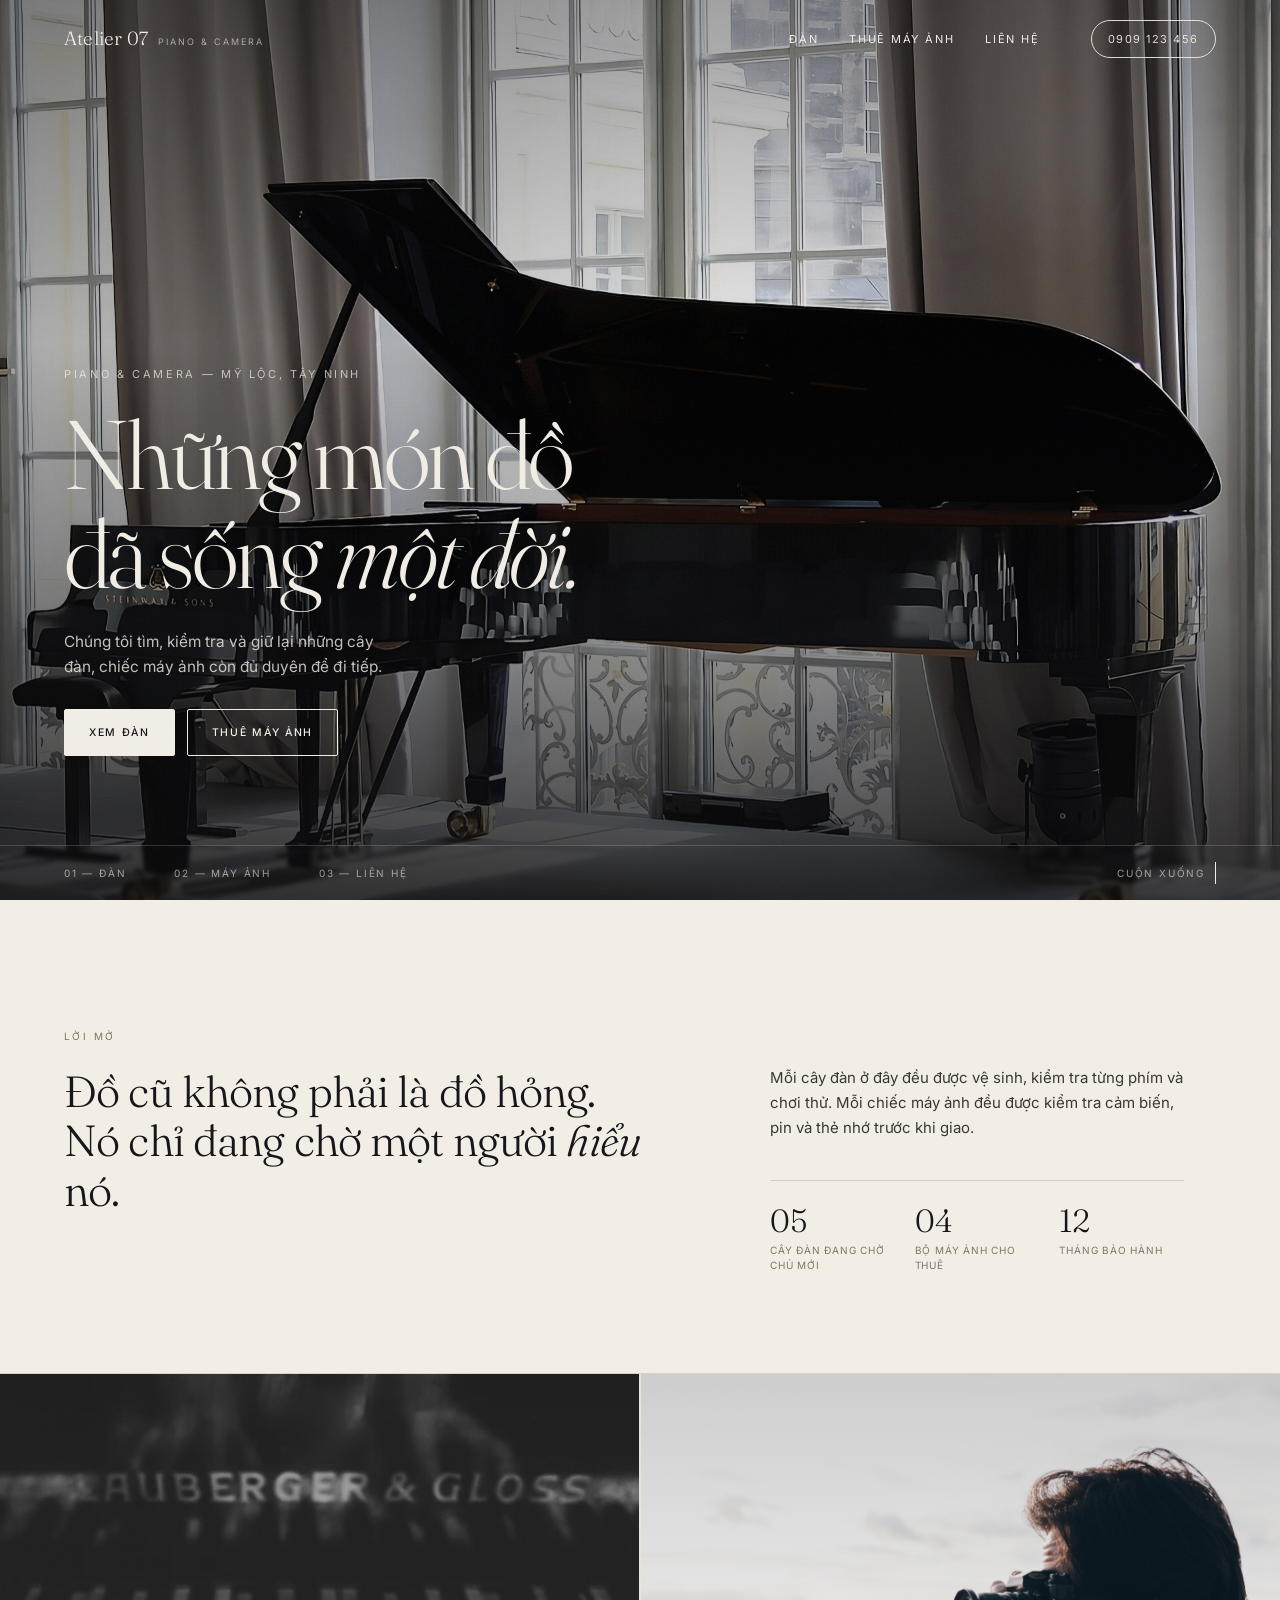
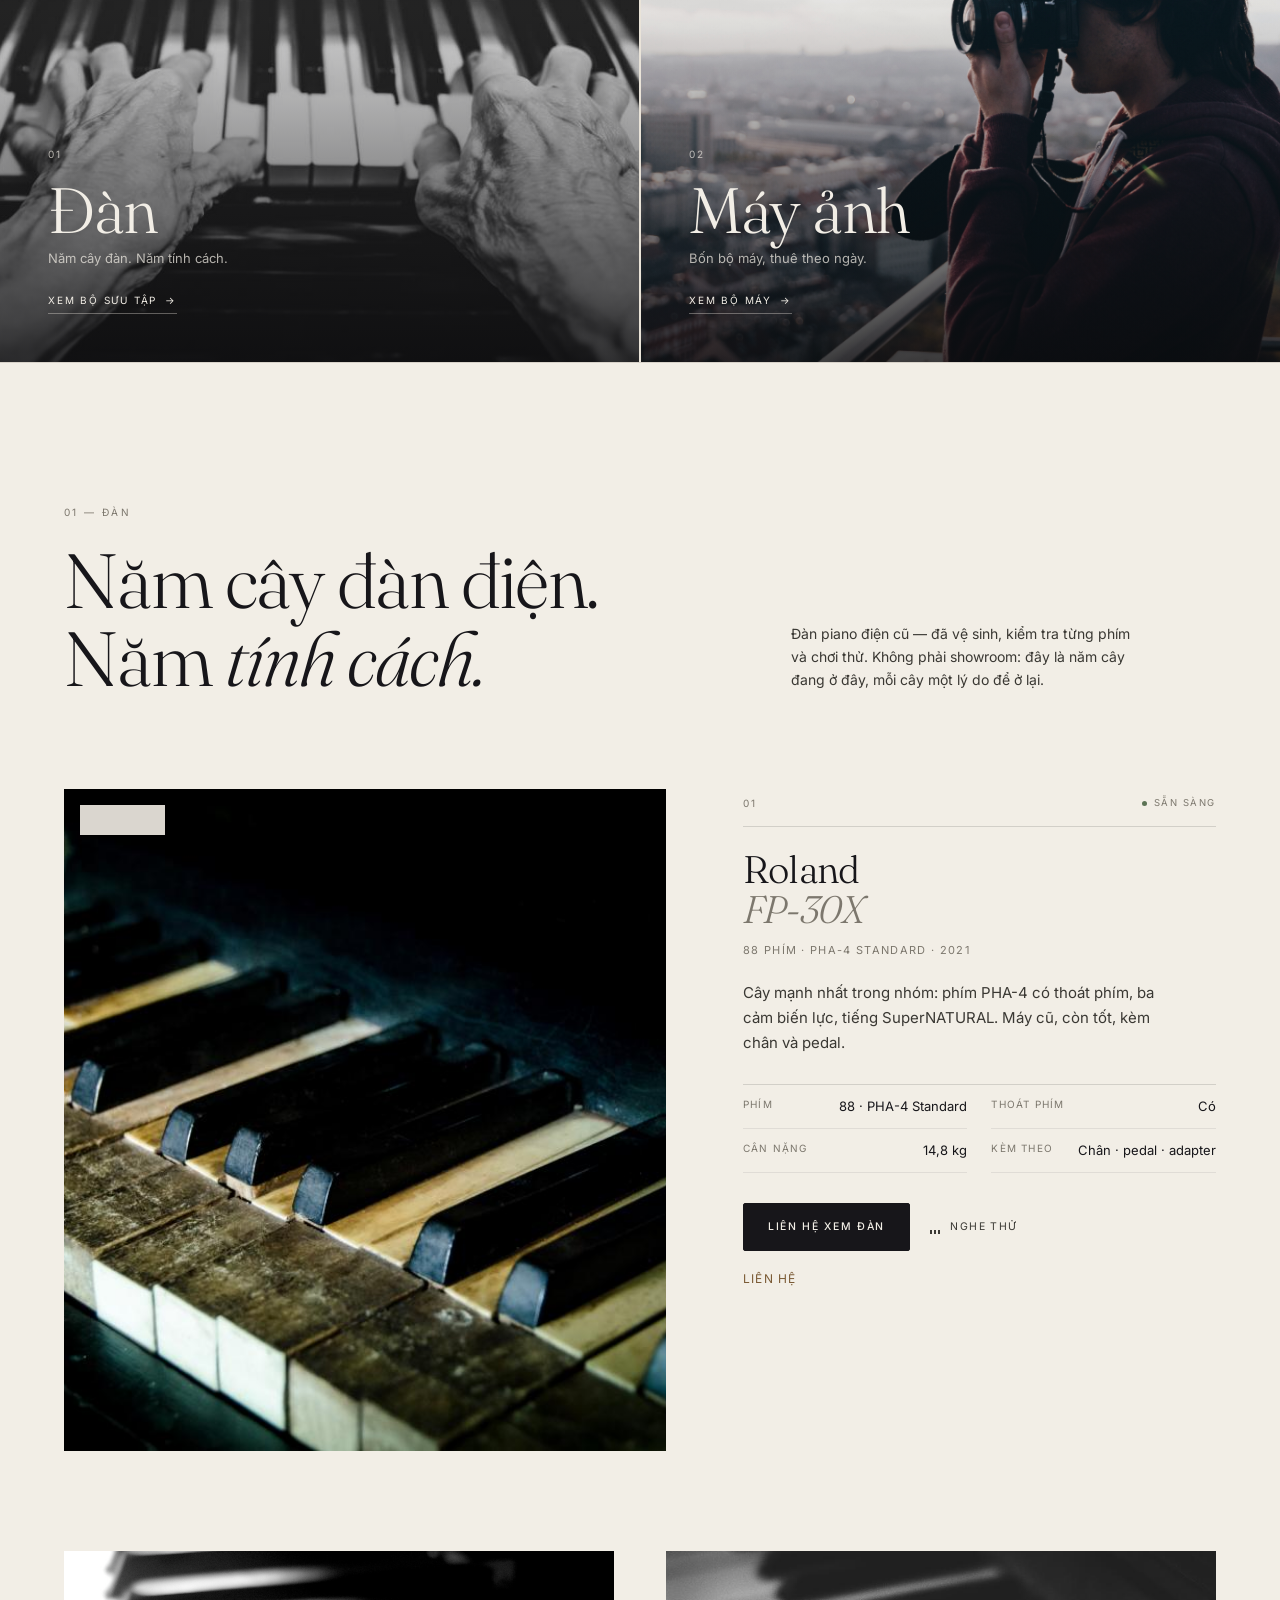
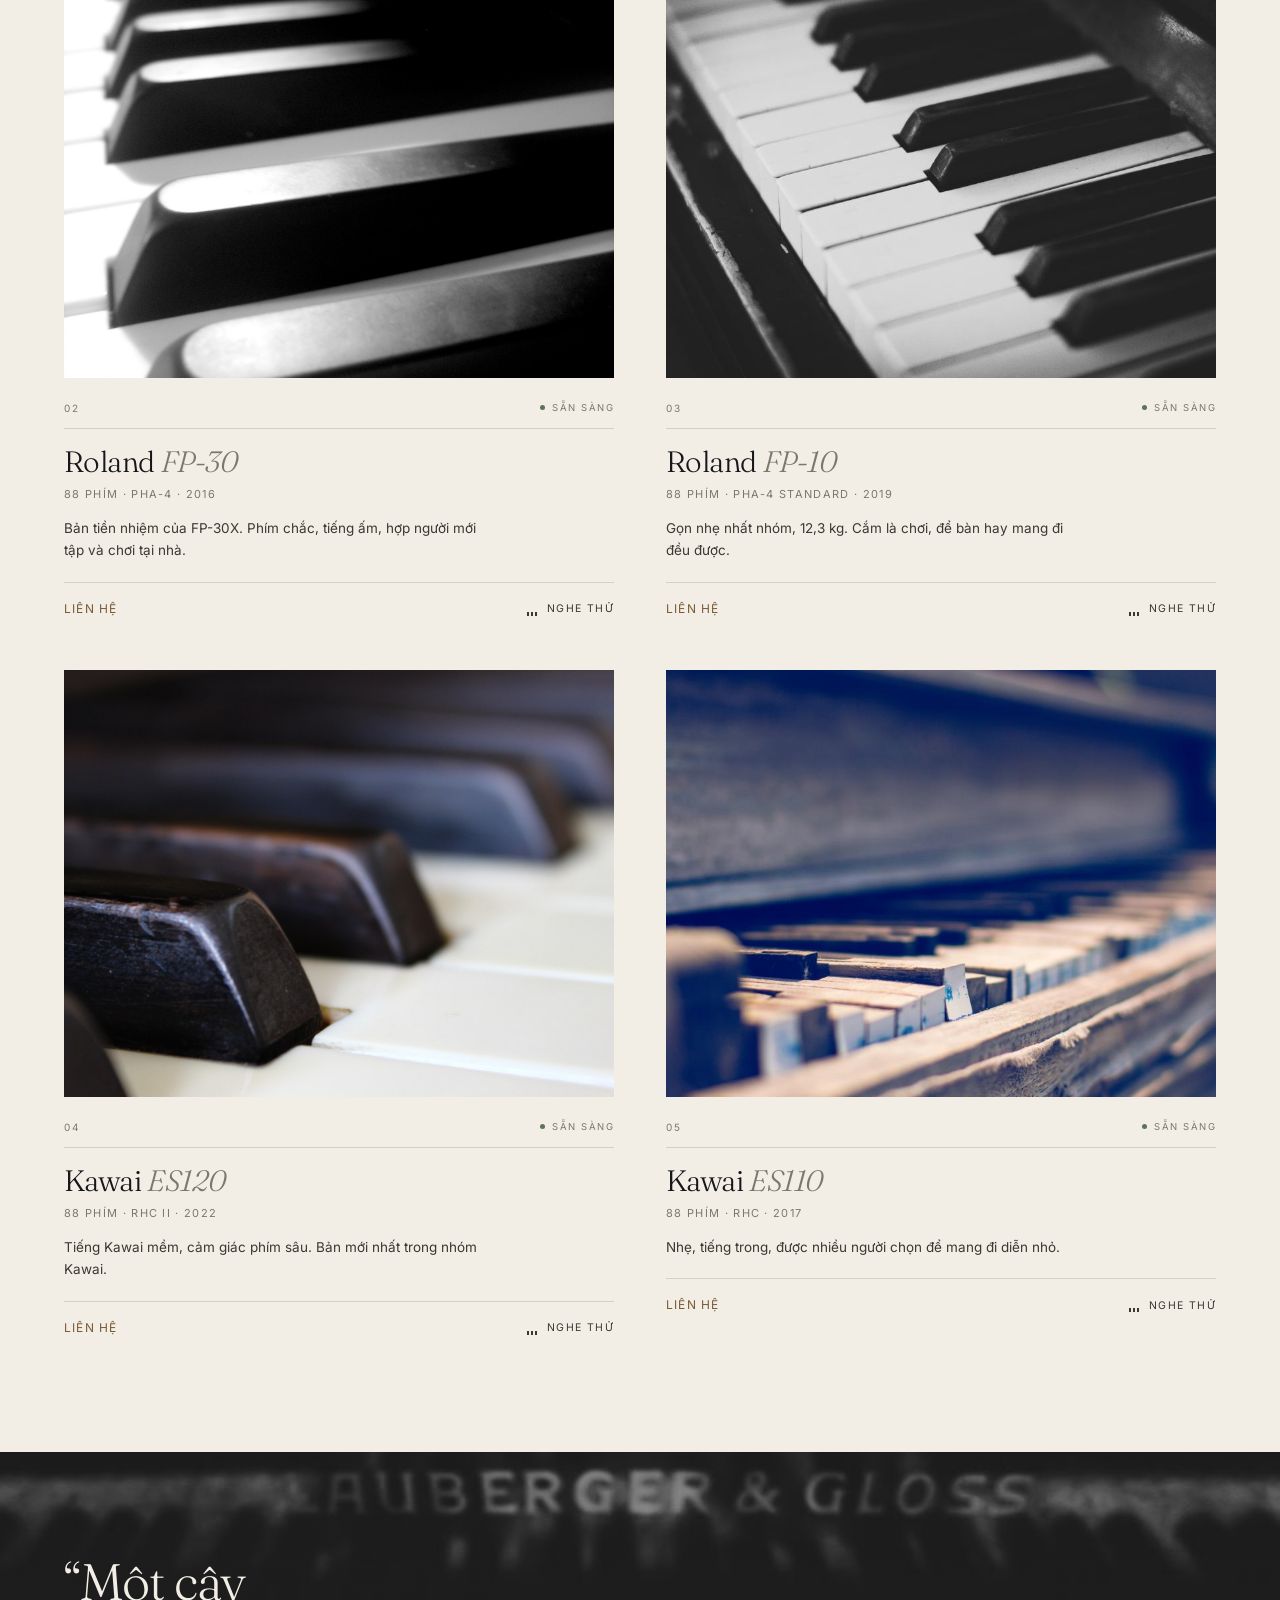
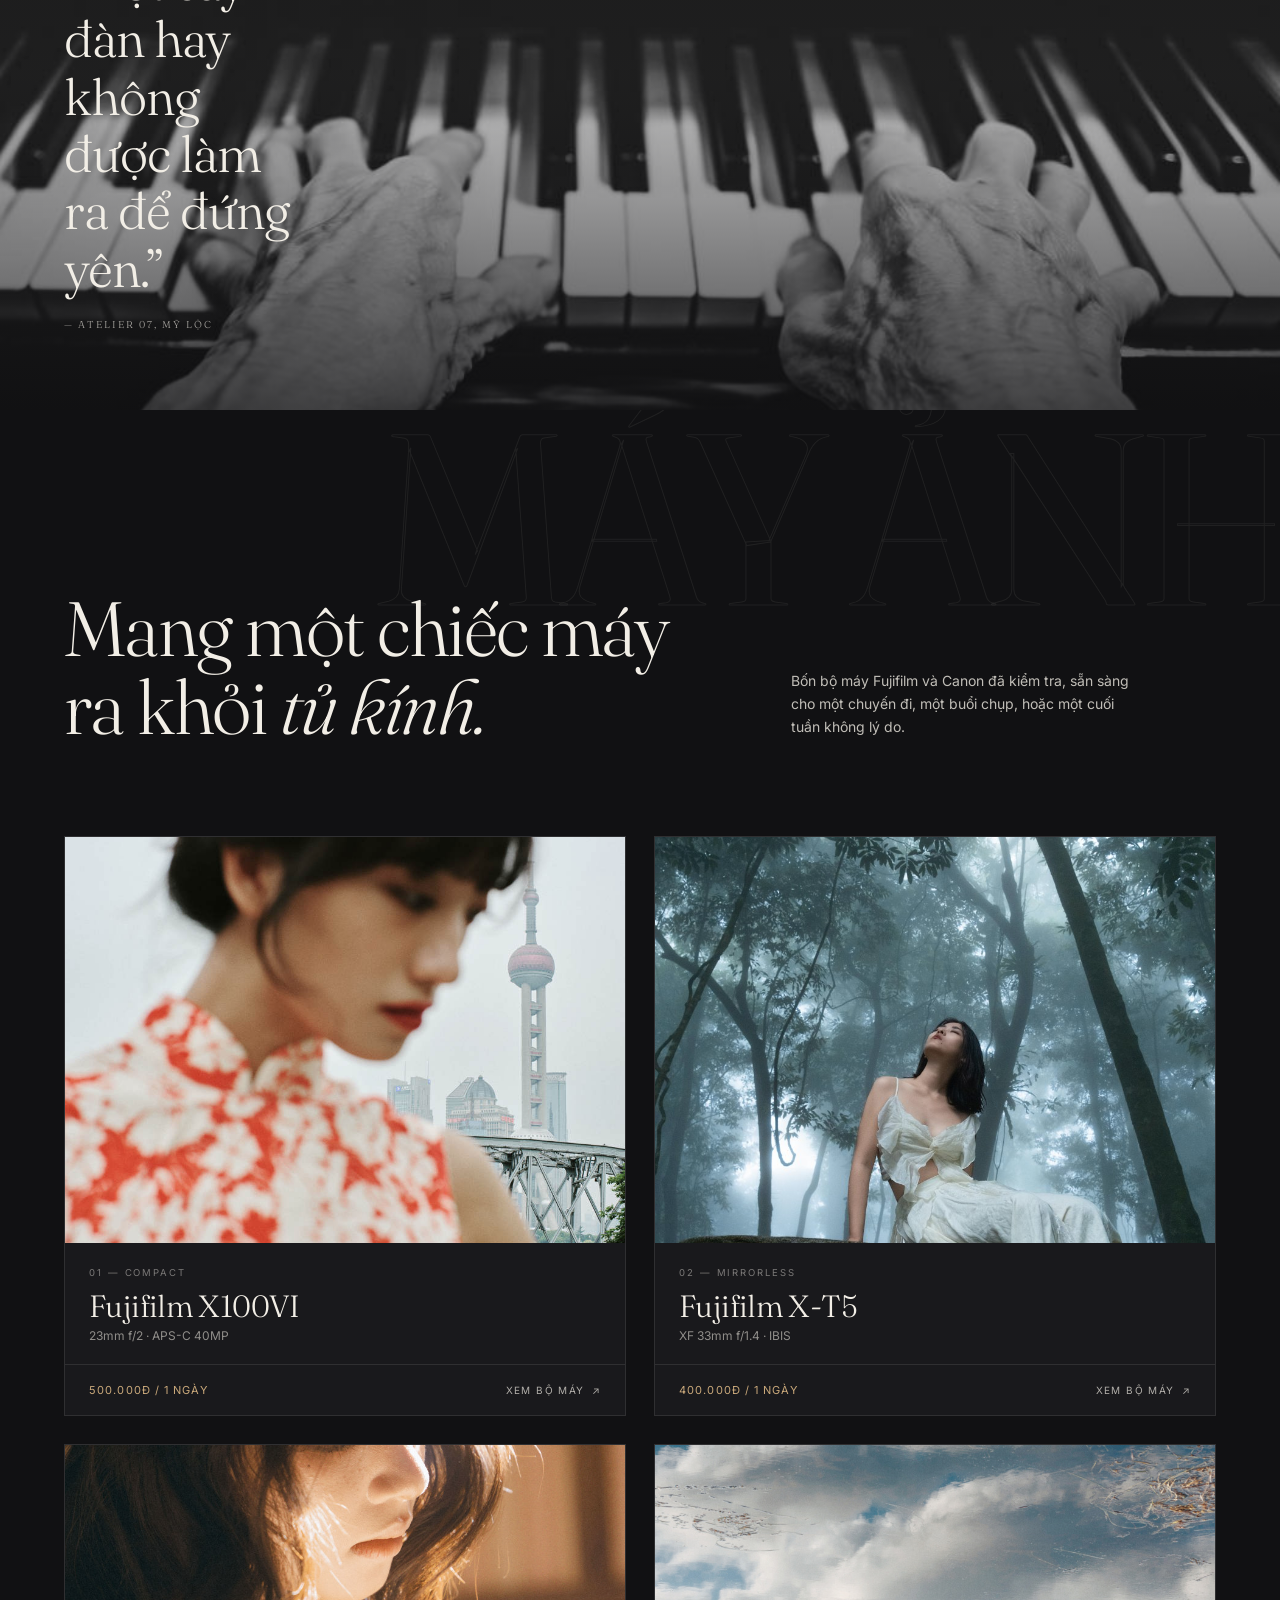
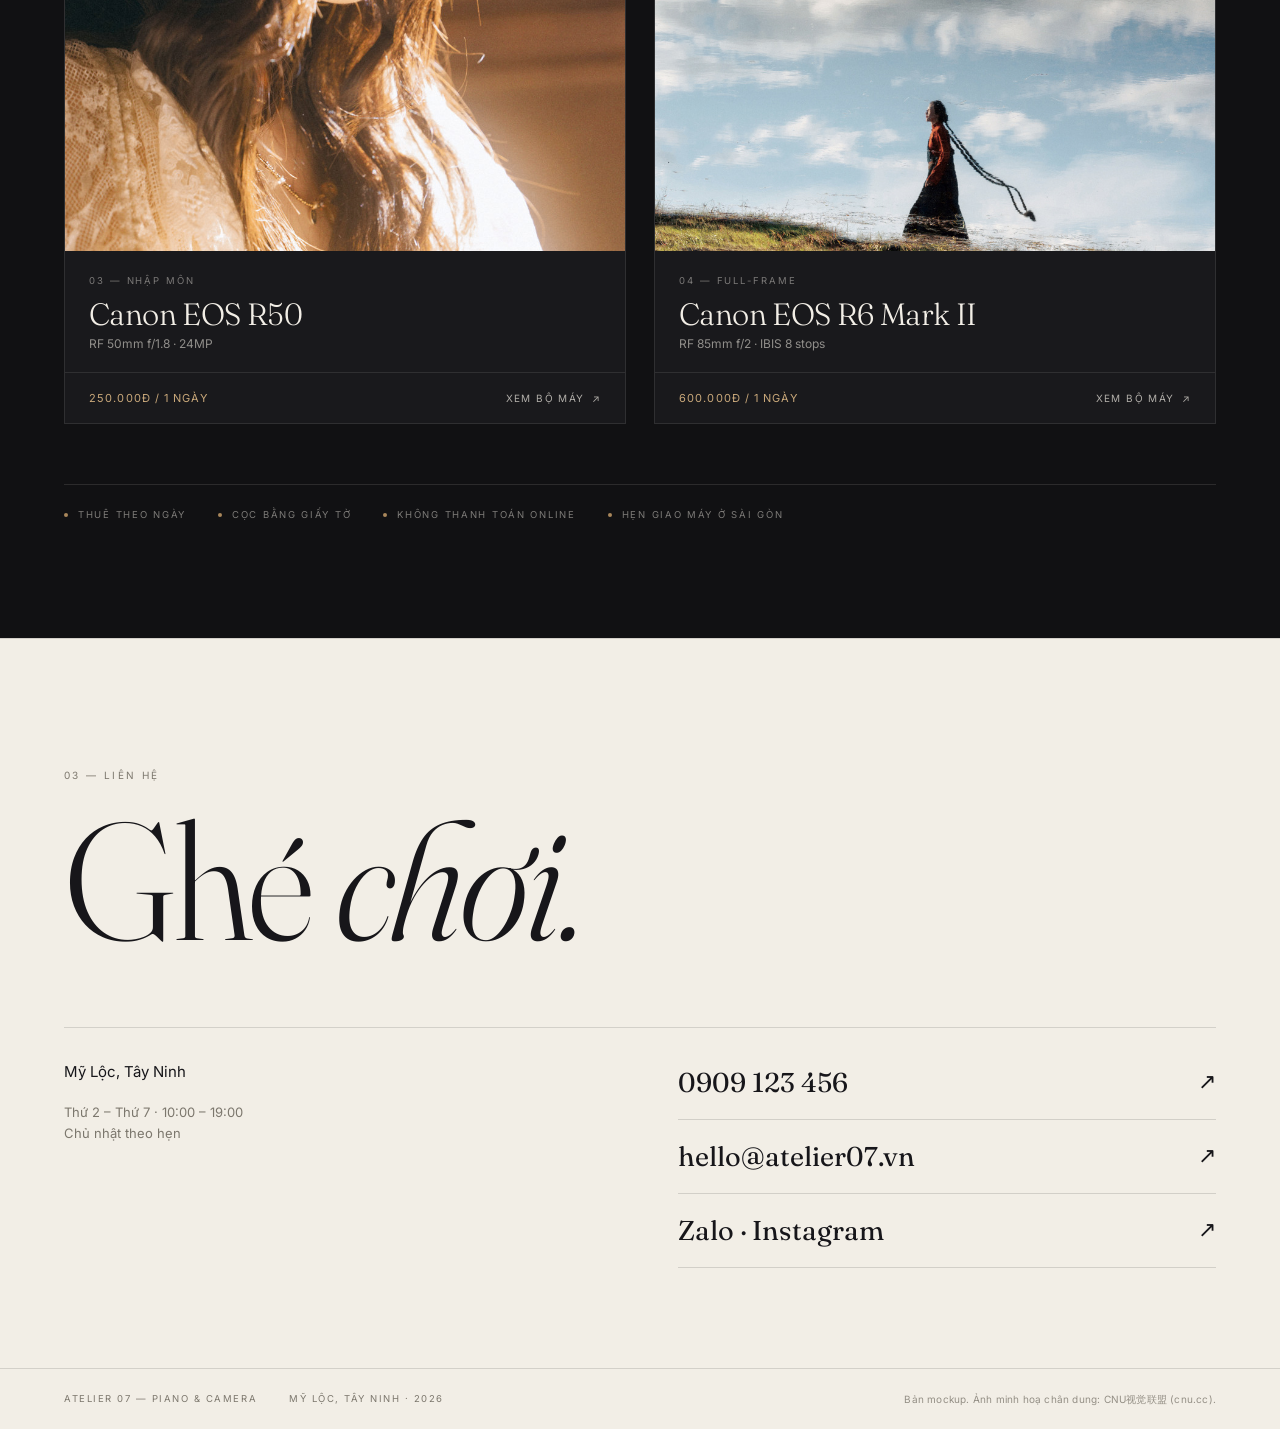
==== index.html @ b10e4f31 "Atelier 07 site + các trang slide" ====
<!DOCTYPE html>
<html lang="vi">
<head>
<meta charset="UTF-8">
<meta name="viewport" content="width=device-width, initial-scale=1">
<meta name="description" content="Atelier 07 — đàn piano điện cũ và cho thuê máy ảnh tại Mỹ Lộc, Tây Ninh.">
<meta name="theme-color" content="#F2EEE6">
<title>Atelier 07 — Piano điện cũ & Thuê máy ảnh</title>
<link rel="preconnect" href="https://fonts.googleapis.com">
<link rel="preconnect" href="https://fonts.gstatic.com" crossorigin>
<link href="https://fonts.googleapis.com/css2?family=Fraunces:ital,opsz,wght@0,9..144,300;0,9..144,400;0,9..144,500;1,9..144,300;1,9..144,400&family=Inter:wght@300;400;500&display=swap" rel="stylesheet">
<link rel="stylesheet" href="styles.css">
</head>
<body>

<header class="site-head" id="siteHead">
  <a class="brand" href="#top">
    <span class="brand-name">Atelier 07</span>
    <span class="brand-sub">piano &amp; camera</span>
  </a>
  <nav class="nav" aria-label="Chính">
    <a href="#piano">Đàn</a>
    <a href="thue-may-anh.html">Thuê máy ảnh</a>
    <a href="#lien-he">Liên hệ</a>
  </nav>
  <a class="head-cta" href="tel:0909123456">0909 123 456</a>
  <button class="menu-btn" id="menuBtn" aria-label="Mở menu" aria-expanded="false">
    <span></span><span></span>
  </button>
</header>

<div class="menu" id="menu" aria-hidden="true">
  <nav class="menu-links" aria-label="Menu di động">
    <a href="#piano">Đàn</a>
    <a href="thue-may-anh.html">Thuê máy ảnh</a>
    <a href="#lien-he">Liên hệ</a>
  </nav>
  <div class="menu-foot">
    <a href="tel:0909123456">0909 123 456</a>
    <p>Mỹ Lộc, Tây Ninh</p>
  </div>
</div>

<main id="top">

  <section class="hero">
    <div class="hero-media">
      <img src="assets/hero-steinway.jpg" alt="Đàn grand piano trong ánh sáng cửa sổ" fetchpriority="high">
    </div>
    <div class="hero-shade"></div>
    <div class="hero-inner">
      <p class="eyebrow reveal">Piano &amp; Camera — Mỹ Lộc, Tây Ninh</p>
      <h1 class="reveal">Những món đồ<br>đã sống <em>một đời.</em></h1>
      <p class="hero-lede reveal">Chúng tôi tìm, kiểm tra và giữ lại những cây đàn, chiếc máy ảnh còn đủ duyên để đi tiếp.</p>
      <div class="hero-actions reveal">
        <a class="btn btn-solid" href="#piano">Xem đàn</a>
        <a class="btn btn-line" href="thue-may-anh.html">Thuê máy ảnh</a>
      </div>
    </div>
    <div class="hero-foot">
      <span>01 — Đàn</span>
      <span>02 — Máy ảnh</span>
      <span>03 — Liên hệ</span>
      <span class="scroll-cue">Cuộn xuống <i></i></span>
    </div>
  </section>

  <section class="intro">
    <div class="wrap intro-grid">
      <div class="reveal">
        <p class="label">Lời mở</p>
        <p class="intro-big">Đồ cũ không phải là đồ hỏng. <br>Nó chỉ đang chờ một người <em>hiểu</em> nó.</p>
      </div>
      <div class="intro-side reveal">
        <p>Mỗi cây đàn ở đây đều được vệ sinh, kiểm tra từng phím và chơi thử. Mỗi chiếc máy ảnh đều được kiểm tra cảm biến, pin và thẻ nhớ trước khi giao.</p>
        <div class="stats">
          <div><strong>05</strong><span>cây đàn đang chờ chủ mới</span></div>
          <div><strong>04</strong><span>bộ máy ảnh cho thuê</span></div>
          <div><strong>12</strong><span>tháng bảo hành</span></div>
        </div>
      </div>
    </div>
  </section>

  <section class="doors">
    <a class="door reveal" href="#piano">
      <div class="media">
        <img src="assets/piano-hands.jpg" alt="Đôi tay chơi đàn trên phím đàn đen trắng" loading="lazy">
      </div>
      <div class="door-shade"></div>
      <div class="door-text">
        <span class="door-index">01</span>
        <h2>Đàn</h2>
        <p>Năm cây đàn. Năm tính cách.</p>
        <span class="door-link">Xem bộ sưu tập <i>→</i></span>
      </div>
    </a>
    <a class="door reveal" href="thue-may-anh.html">
      <div class="media">
        <img src="assets/cam-street.jpg" alt="Người chụp ảnh thành phố bằng máy ảnh" loading="lazy">
      </div>
      <div class="door-shade"></div>
      <div class="door-text">
        <span class="door-index">02</span>
        <h2>Máy ảnh</h2>
        <p>Bốn bộ máy, thuê theo ngày.</p>
        <span class="door-link">Xem bộ máy <i>→</i></span>
      </div>
    </a>
  </section>

  <section class="piano" id="piano">
    <div class="wrap">
      <div class="section-head">
        <p class="label reveal">01 — Đàn</p>
        <h2 class="reveal">Năm cây đàn điện.<br>Năm <em>tính cách.</em></h2>
        <p class="section-lede reveal">Đàn piano điện cũ — đã vệ sinh, kiểm tra từng phím và chơi thử. Không phải showroom: đây là năm cây đang ở đây, mỗi cây một lý do để ở lại.</p>
      </div>

      <article class="feature reveal">
        <div class="feature-media media">
          <img src="assets/piano-keys-1.jpg" alt="Phím đàn piano dưới ánh sáng tối" loading="lazy">
          <span class="media-tag">Đang bán</span>
        </div>
        <div class="feature-info">
          <div class="feature-top">
            <span class="index">01</span>
            <span class="status">Sẵn sàng</span>
          </div>
          <h3>Roland<br><span>FP-30X</span></h3>
          <p class="meta-line">88 phím · PHA-4 Standard · 2021</p>
          <p class="desc">Cây mạnh nhất trong nhóm: phím PHA-4 có thoát phím, ba cảm biến lực, tiếng SuperNATURAL. Máy cũ, còn tốt, kèm chân và pedal.</p>
          <dl class="specs">
            <div><dt>Phím</dt><dd>88 · PHA-4 Standard</dd></div>
            <div><dt>Thoát phím</dt><dd>Có</dd></div>
            <div><dt>Cân nặng</dt><dd>14,8 kg</dd></div>
            <div><dt>Kèm theo</dt><dd>Chân · pedal · adapter</dd></div>
          </dl>
          <div class="feature-actions">
            <a class="btn btn-solid" href="#lien-he">Liên hệ xem đàn</a>
            <button class="sound-btn" data-chord="261.63,329.63,392.00,523.25,659.25" aria-label="Nghe thử âm thanh mô phỏng">
              <span class="bars" aria-hidden="true"><i></i><i></i><i></i></span>
              <span class="sound-label">Nghe thử</span>
            </button>
          </div>
          <p class="price">Liên hệ</p>
        </div>
      </article>

      <div class="piano-grid">
        <article class="p-card reveal">
          <div class="media p-card-media">
            <img src="assets/piano-keys-4.jpg" alt="Phím đàn piano đen trắng cận cảnh" loading="lazy">
          </div>
          <div class="p-card-info">
            <div class="feature-top">
              <span class="index">02</span>
              <span class="status">Sẵn sàng</span>
            </div>
            <h3>Roland <span>FP-30</span></h3>
            <p class="meta-line">88 phím · PHA-4 · 2016</p>
            <p class="desc">Bản tiền nhiệm của FP-30X. Phím chắc, tiếng ấm, hợp người mới tập và chơi tại nhà.</p>
            <div class="p-card-foot">
              <span class="price">Liên hệ</span>
              <button class="sound-btn sound-btn-sm" data-chord="220.00,261.63,329.63,440.00" aria-label="Nghe thử âm thanh mô phỏng">
                <span class="bars" aria-hidden="true"><i></i><i></i><i></i></span>
                <span class="sound-label">Nghe thử</span>
              </button>
            </div>
          </div>
        </article>

        <article class="p-card reveal">
          <div class="media p-card-media">
            <img src="assets/piano-keys-2.jpg" alt="Phím đàn piano đen trắng" loading="lazy">
          </div>
          <div class="p-card-info">
            <div class="feature-top">
              <span class="index">03</span>
              <span class="status">Sẵn sàng</span>
            </div>
            <h3>Roland <span>FP-10</span></h3>
            <p class="meta-line">88 phím · PHA-4 Standard · 2019</p>
            <p class="desc">Gọn nhẹ nhất nhóm, 12,3 kg. Cắm là chơi, để bàn hay mang đi đều được.</p>
            <div class="p-card-foot">
              <span class="price">Liên hệ</span>
              <button class="sound-btn sound-btn-sm" data-chord="174.61,220.00,261.63,349.23" aria-label="Nghe thử âm thanh mô phỏng">
                <span class="bars" aria-hidden="true"><i></i><i></i><i></i></span>
                <span class="sound-label">Nghe thử</span>
              </button>
            </div>
          </div>
        </article>

        <article class="p-card reveal">
          <div class="media p-card-media">
            <img src="assets/piano-keys-5.jpg" alt="Phím đàn piano cận cảnh" loading="lazy">
          </div>
          <div class="p-card-info">
            <div class="feature-top">
              <span class="index">04</span>
              <span class="status">Sẵn sàng</span>
            </div>
            <h3>Kawai <span>ES120</span></h3>
            <p class="meta-line">88 phím · RHC II · 2022</p>
            <p class="desc">Tiếng Kawai mềm, cảm giác phím sâu. Bản mới nhất trong nhóm Kawai.</p>
            <div class="p-card-foot">
              <span class="price">Liên hệ</span>
              <button class="sound-btn sound-btn-sm" data-chord="196.00,246.94,293.66,392.00" aria-label="Nghe thử âm thanh mô phỏng">
                <span class="bars" aria-hidden="true"><i></i><i></i><i></i></span>
                <span class="sound-label">Nghe thử</span>
              </button>
            </div>
          </div>
        </article>

        <article class="p-card reveal">
          <div class="media p-card-media">
            <img src="assets/piano-keys-3.jpg" alt="Phím đàn piano mờ ảo" loading="lazy">
          </div>
          <div class="p-card-info">
            <div class="feature-top">
              <span class="index">05</span>
              <span class="status">Sẵn sàng</span>
            </div>
            <h3>Kawai <span>ES110</span></h3>
            <p class="meta-line">88 phím · RHC · 2017</p>
            <p class="desc">Nhẹ, tiếng trong, được nhiều người chọn để mang đi diễn nhỏ.</p>
            <div class="p-card-foot">
              <span class="price">Liên hệ</span>
              <button class="sound-btn sound-btn-sm" data-chord="146.83,174.61,220.00,293.66" aria-label="Nghe thử âm thanh mô phỏng">
                <span class="bars" aria-hidden="true"><i></i><i></i><i></i></span>
                <span class="sound-label">Nghe thử</span>
              </button>
            </div>
          </div>
        </article>
      </div>
    </div>
  </section>

  <section class="quote-band">
    <div class="quote-media">
      <img src="assets/piano-hands.jpg" alt="Đôi tay trên phím đàn" loading="lazy">
    </div>
    <div class="quote-shade"></div>
    <blockquote class="reveal">
      <p>“Một cây đàn hay không được làm ra để đứng yên.”</p>
      <cite>— Atelier 07, Mỹ Lộc</cite>
    </blockquote>
  </section>

  <section class="camera" id="camera">
    <div class="camera-bg" aria-hidden="true">MÁY ẢNH</div>
    <div class="wrap">
      <div class="section-head section-head-dark">
        <p class="label reveal">02 — Thuê máy ảnh</p>
        <h2 class="reveal">Mang một chiếc máy<br>ra khỏi <em>tủ kính.</em></h2>
        <p class="section-lede reveal">Bốn bộ máy Fujifilm và Canon đã kiểm tra, sẵn sàng cho một chuyến đi, một buổi chụp, hoặc một cuối tuần không lý do.</p>
      </div>

      <div class="kit-grid">
        <a class="kit-card reveal" href="thue-may-anh.html?kit=x100vi">
          <div class="media"><img src="assets/cam/x100vi-1.jpg" alt="Fujifilm X100VI" loading="lazy"></div>
          <div class="kit-shade"></div>
          <div class="kit-text">
            <span class="kit-index">01 — Compact</span>
            <h3>Fujifilm X100VI</h3>
            <p>23mm f/2 · APS-C 40MP</p>
          </div>
          <div class="kit-foot">
            <span class="kit-price">500.000đ / 1 ngày</span>
            <span class="kit-open">Xem bộ máy <i>↗</i></span>
          </div>
        </a>

        <a class="kit-card reveal" href="thue-may-anh.html?kit=xt5">
          <div class="media"><img src="assets/cam/xt5-1.jpg" alt="Fujifilm X-T5" loading="lazy"></div>
          <div class="kit-shade"></div>
          <div class="kit-text">
            <span class="kit-index">02 — Mirrorless</span>
            <h3>Fujifilm X-T5</h3>
            <p>XF 33mm f/1.4 · IBIS</p>
          </div>
          <div class="kit-foot">
            <span class="kit-price">400.000đ / 1 ngày</span>
            <span class="kit-open">Xem bộ máy <i>↗</i></span>
          </div>
        </a>

        <a class="kit-card reveal" href="thue-may-anh.html?kit=r50">
          <div class="media"><img src="assets/cam/r50-1.jpg" alt="Canon EOS R50" loading="lazy"></div>
          <div class="kit-shade"></div>
          <div class="kit-text">
            <span class="kit-index">03 — Nhập môn</span>
            <h3>Canon EOS R50</h3>
            <p>RF 50mm f/1.8 · 24MP</p>
          </div>
          <div class="kit-foot">
            <span class="kit-price">250.000đ / 1 ngày</span>
            <span class="kit-open">Xem bộ máy <i>↗</i></span>
          </div>
        </a>

        <a class="kit-card reveal" href="thue-may-anh.html?kit=r6m2">
          <div class="media"><img src="assets/cam/r6m2-1.jpg" alt="Canon EOS R6 Mark II" loading="lazy"></div>
          <div class="kit-shade"></div>
          <div class="kit-text">
            <span class="kit-index">04 — Full-frame</span>
            <h3>Canon EOS R6 Mark II</h3>
            <p>RF 85mm f/2 · IBIS 8 stops</p>
          </div>
          <div class="kit-foot">
            <span class="kit-price">600.000đ / 1 ngày</span>
            <span class="kit-open">Xem bộ máy <i>↗</i></span>
          </div>
        </a>
      </div>

      <div class="camera-note reveal">
        <span>Thuê theo ngày</span>
        <span>Cọc bằng giấy tờ</span>
        <span>Không thanh toán online</span>
        <span>Hẹn giao máy ở Sài Gòn</span>
      </div>
    </div>
  </section>

  <section class="contact" id="lien-he">
    <div class="wrap">
      <p class="label reveal">03 — Liên hệ</p>
      <h2 class="contact-big reveal">Ghé <em>chơi.</em></h2>
      <div class="contact-grid">
        <div class="reveal">
          <p class="contact-line">Mỹ Lộc, Tây Ninh</p>
          <p class="contact-line muted">Thứ 2 – Thứ 7 · 10:00 – 19:00<br>Chủ nhật theo hẹn</p>
        </div>
        <div class="reveal">
          <a class="contact-link" href="tel:0909123456">0909 123 456 <i>↗</i></a>
          <a class="contact-link" href="mailto:hello@atelier07.vn">hello@atelier07.vn <i>↗</i></a>
          <a class="contact-link" href="#top">Zalo · Instagram <i>↗</i></a>
        </div>
      </div>
    </div>
  </section>

</main>

<footer class="site-foot">
  <span>Atelier 07 — piano &amp; camera</span>
  <span>Mỹ Lộc, Tây Ninh · 2026</span>
  <span class="foot-note">Bản mockup. Ảnh minh hoạ chân dung: CNU视觉联盟 (cnu.cc).</span>
</footer>

<script src="script.js"></script>
</body>
</html>
---- styles.css ----
:root{
  --paper:#F2EEE6;
  --paper-2:#E9E3D8;
  --ink:#17161A;
  --ink-soft:#3A3833;
  --muted:#7C776D;
  --walnut:#6B4A35;
  --brass:#A9875B;
  --brass-ink:#7A5A34;
  --line:rgba(23,22,26,.14);
  --line-soft:rgba(23,22,26,.08);
  --dark:#111113;
  --dark-2:#19191C;
  --paper-on-dark:rgba(242,238,230,.78);
  --pad:clamp(20px,5vw,72px);
  --max:1440px;
  --ease:cubic-bezier(.2,.7,.2,1);
}

*{box-sizing:border-box}
html{scroll-behavior:smooth;scroll-padding-top:84px}
html,body{margin:0;padding:0}
body{
  background:var(--paper);
  color:var(--ink);
  font-family:"Inter",-apple-system,BlinkMacSystemFont,"Segoe UI",sans-serif;
  font-size:15px;
  line-height:1.65;
  font-weight:400;
  -webkit-font-smoothing:antialiased;
}
body::before{
  content:"";
  position:fixed;
  inset:0;
  z-index:400;
  pointer-events:none;
  opacity:.035;
  background-image:url("data:image/svg+xml,%3Csvg xmlns='http://www.w3.org/2000/svg' width='180' height='180'%3E%3Cfilter id='n'%3E%3CfeTurbulence type='fractalNoise' baseFrequency='.82' numOctaves='4' stitchTiles='stitch'/%3E%3C/filter%3E%3Crect width='100%25' height='100%25' filter='url(%23n)'/%3E%3C/svg%3E");
}
body.locked{overflow:hidden}

h1,h2,h3,blockquote,.brand-name,.contact-big,.intro-big{
  font-family:"Fraunces",Georgia,"Times New Roman",serif;
  font-weight:300;
  letter-spacing:-.02em;
  line-height:1.02;
  margin:0;
}
h1 em,h2 em,h3 em,.intro-big em,.contact-big em{
  font-style:italic;
  font-weight:300;
}
p{margin:0}
img{display:block;max-width:100%}
a{color:inherit;text-decoration:none}
button{font:inherit;color:inherit;background:none;border:0;cursor:pointer}
::selection{background:var(--ink);color:var(--paper)}
:focus-visible{outline:2px solid var(--brass);outline-offset:3px}

.wrap{width:100%;max-width:var(--max);margin:0 auto;padding-left:var(--pad);padding-right:var(--pad)}

.label{
  font-size:10px;
  letter-spacing:.24em;
  text-transform:uppercase;
  color:var(--muted);
  margin-bottom:22px;
}
.eyebrow{
  font-size:11px;
  letter-spacing:.24em;
  text-transform:uppercase;
}

.site-head{
  position:fixed;
  inset:0 0 auto 0;
  z-index:100;
  display:flex;
  align-items:center;
  gap:clamp(20px,4vw,64px);
  padding:20px var(--pad);
  color:var(--paper);
  transition:background .45s var(--ease),color .45s var(--ease),padding .45s var(--ease),box-shadow .45s var(--ease);
}
.site-head.scrolled{
  background:rgba(242,238,230,.94);
  -webkit-backdrop-filter:blur(14px);
  backdrop-filter:blur(14px);
  color:var(--ink);
  padding:12px var(--pad);
  box-shadow:0 1px 0 var(--line-soft);
}
.brand{display:flex;align-items:baseline;gap:10px;margin-right:auto;line-height:1}
.brand-name{font-size:19px;letter-spacing:.01em}
.brand-sub{
  font-size:9px;
  letter-spacing:.22em;
  text-transform:uppercase;
  opacity:.62;
}
.nav{display:flex;gap:clamp(18px,2.4vw,36px)}
.nav a{
  font-size:11px;
  letter-spacing:.16em;
  text-transform:uppercase;
  position:relative;
  padding:4px 0;
}
.nav a::after{
  content:"";
  position:absolute;
  left:0;right:0;bottom:0;
  height:1px;
  background:currentColor;
  transform:scaleX(0);
  transform-origin:right;
  transition:transform .45s var(--ease);
}
.nav a:hover::after{transform:scaleX(1);transform-origin:left}
.head-cta{
  font-size:11px;
  letter-spacing:.14em;
  text-transform:uppercase;
  border:1px solid currentColor;
  border-radius:999px;
  padding:9px 16px;
  opacity:.9;
  transition:background .3s,color .3s,border-color .3s;
}
.site-head.scrolled .head-cta:hover{background:var(--ink);color:var(--paper);border-color:var(--ink)}
.site-head:not(.scrolled) .head-cta:hover{background:var(--paper);color:var(--ink);border-color:var(--paper)}
.menu-btn{
  display:none;
  width:40px;height:40px;
  position:relative;
  margin-left:auto;
}
.menu-btn span{
  position:absolute;left:8px;right:8px;height:1px;background:currentColor;
  transition:transform .35s var(--ease),top .35s var(--ease);
}
.menu-btn span:first-child{top:17px}
.menu-btn span:last-child{top:23px}
.menu-btn.open span:first-child{top:20px;transform:rotate(45deg)}
.menu-btn.open span:last-child{top:20px;transform:rotate(-45deg)}

.menu{
  position:fixed;inset:0;z-index:90;
  background:var(--ink);color:var(--paper);
  display:flex;flex-direction:column;justify-content:space-between;
  padding:120px var(--pad) 48px;
  transform:translateY(-102%);
  transition:transform .6s var(--ease);
}
.menu.open{transform:translateY(0)}
.menu-links{display:flex;flex-direction:column;gap:10px}
.menu-links a{font-family:"Fraunces",serif;font-size:clamp(2.2rem,8vw,3.6rem);font-weight:300;line-height:1.1}
.menu-foot{display:flex;justify-content:space-between;gap:24px;font-size:12px;color:rgba(242,238,230,.55);border-top:1px solid rgba(242,238,230,.15);padding-top:20px}

.reveal{opacity:0;transform:translateY(22px);transition:opacity .9s var(--ease),transform .9s var(--ease)}
.reveal.in{opacity:1;transform:none}

.hero{
  position:relative;
  min-height:660px;
  height:min(100svh,960px);
  display:flex;
  align-items:flex-end;
  overflow:hidden;
  color:var(--paper);
  isolation:isolate;
}
.hero-media{position:absolute;inset:0;z-index:-2}
.hero-media img{width:100%;height:100%;object-fit:cover;object-position:50% 54%;animation:heroIn 1.8s var(--ease) both}
@keyframes heroIn{from{transform:scale(1.06)}to{transform:scale(1)}}
.hero-shade{
  position:absolute;inset:0;z-index:-1;
  background:
    linear-gradient(to top,rgba(10,10,12,.82) 0%,rgba(10,10,12,.32) 38%,rgba(10,10,12,.1) 62%,rgba(10,10,12,.38) 100%),
    linear-gradient(to right,rgba(10,10,12,.28),rgba(10,10,12,0) 55%);
}
.hero-inner{
  position:relative;
  width:100%;
  padding:0 var(--pad) clamp(110px,16vh,170px);
  max-width:calc(var(--max) + 80px);
  margin:0 auto;
}
.hero .eyebrow{opacity:.72;margin-bottom:22px}
.hero h1{
  font-size:clamp(3rem,7.6vw,7rem);
  letter-spacing:-.03em;
  margin-bottom:26px;
  text-shadow:0 1px 40px rgba(0,0,0,.18);
}
.hero-lede{max-width:34ch;font-size:clamp(.95rem,1.2vw,1.06rem);line-height:1.6;color:rgba(242,238,230,.8);margin-bottom:30px}
.hero-actions{display:flex;flex-wrap:wrap;gap:12px}
.hero .btn-solid{background:var(--paper);color:var(--ink);border-color:var(--paper)}
.hero .btn-solid:hover{background:transparent;color:var(--paper)}
.hero-foot{
  position:absolute;left:0;right:0;bottom:0;
  display:flex;gap:clamp(20px,4vw,48px);
  align-items:center;
  padding:16px var(--pad);
  border-top:1px solid rgba(242,238,230,.18);
  font-size:10px;
  letter-spacing:.18em;
  text-transform:uppercase;
  color:rgba(242,238,230,.62);
  backdrop-filter:blur(2px);
}
.hero-foot .scroll-cue{margin-left:auto;display:inline-flex;align-items:center;gap:10px}
.scroll-cue i{display:block;width:1px;height:22px;background:rgba(242,238,230,.5);position:relative;overflow:hidden}
.scroll-cue i::after{content:"";position:absolute;inset:0;background:var(--paper);animation:scrollLine 2.2s infinite}
@keyframes scrollLine{0%{transform:translateY(-100%)}60%,100%{transform:translateY(100%)}}

.btn{
  display:inline-flex;align-items:center;justify-content:center;gap:10px;
  padding:14px 24px;
  border-radius:2px;
  border:1px solid transparent;
  font-size:10.5px;
  letter-spacing:.16em;
  text-transform:uppercase;
  font-weight:500;
  transition:background .35s var(--ease),color .35s var(--ease),border-color .35s var(--ease);
  white-space:nowrap;
}
.btn-solid{background:var(--ink);color:var(--paper);border-color:var(--ink)}
.btn-solid:hover{background:transparent;color:var(--ink)}
.btn-line{border-color:currentColor;color:inherit}
.btn-line:hover{background:var(--ink);color:var(--paper);border-color:var(--ink)}
.btn-full{width:100%}

.intro{padding:clamp(72px,10vw,130px) 0 clamp(60px,8vw,100px)}
.intro-grid{display:grid;grid-template-columns:1.15fr .85fr;gap:clamp(40px,8vw,110px);align-items:start}
.intro-big{font-size:clamp(1.8rem,3.4vw,3.1rem);line-height:1.14;letter-spacing:-.02em}
.intro-side{max-width:46ch;padding-top:38px}
.intro-side>p{color:var(--ink-soft);margin-bottom:40px}
.stats{display:grid;grid-template-columns:repeat(3,1fr);gap:20px;border-top:1px solid var(--line);padding-top:24px}
.stats div{display:flex;flex-direction:column;gap:6px}
.stats strong{font-family:"Fraunces",serif;font-weight:300;font-size:2rem;line-height:1}
.stats span{font-size:10px;letter-spacing:.08em;color:var(--muted);line-height:1.5;text-transform:uppercase}

.doors{
  display:grid;
  grid-template-columns:1fr 1fr;
  gap:2px;
  background:var(--paper-2);
  border-top:1px solid var(--line-soft);
  border-bottom:1px solid var(--line-soft);
}
.door{position:relative;display:block;overflow:hidden;aspect-ratio:1/.92;color:var(--paper);isolation:isolate}
.door .media{position:absolute;inset:0}
.door img{width:100%;height:100%;object-fit:cover;filter:saturate(.86) contrast(1.02);transition:transform 1.2s var(--ease)}
.door:hover img{transform:scale(1.04)}
.door-shade{position:absolute;inset:0;background:linear-gradient(to top,rgba(10,10,12,.78),rgba(10,10,12,.08) 60%,rgba(10,10,12,.18));z-index:1}
.door-text{position:absolute;inset:auto 0 0 0;padding:clamp(24px,4vw,48px);z-index:2}
.door-index{display:block;font-size:10px;letter-spacing:.24em;opacity:.7;margin-bottom:14px}
.door h2{font-size:clamp(2.4rem,5vw,4.2rem);margin-bottom:6px}
.door p{color:rgba(242,238,230,.72);font-size:13px;margin-bottom:18px}
.door-link{display:inline-flex;align-items:center;gap:8px;font-size:10px;letter-spacing:.18em;text-transform:uppercase;border-bottom:1px solid rgba(242,238,230,.35);padding-bottom:4px}
.door-link i{font-style:normal;transition:transform .4s var(--ease)}
.door:hover .door-link i{transform:translateX(4px)}

.piano{padding:clamp(80px,11vw,150px) 0 clamp(70px,9vw,120px)}
.section-head{display:grid;grid-template-columns:1.2fr .8fr;grid-template-areas:"label label" "title lede";gap:0 clamp(40px,7vw,100px);align-items:end;margin-bottom:clamp(48px,7vw,92px)}
.section-head .label{grid-area:label}
.section-head h2{grid-area:title;font-size:clamp(2.6rem,6vw,5.2rem)}
.section-lede{grid-area:lede;max-width:38ch;color:var(--ink-soft);padding-bottom:8px;font-size:14px}

.feature{display:grid;grid-template-columns:1.12fr .88fr;gap:clamp(32px,6vw,80px);align-items:start;margin-bottom:clamp(56px,8vw,100px)}
.media{position:relative;overflow:hidden;background:var(--paper-2)}
.media img{width:100%;height:100%;object-fit:cover;transition:transform 1.2s var(--ease)}
.media-tag{
  position:absolute;top:16px;left:16px;z-index:2;
  background:rgba(242,238,230,.9);
  -webkit-backdrop-filter:blur(8px);backdrop-filter:blur(8px);
  color:var(--ink);
  font-size:9.5px;letter-spacing:.16em;text-transform:uppercase;
  padding:7px 11px;border-radius:999px;
}
.feature-media{aspect-ratio:4/4.4}
.feature-media img{object-position:50% 55%}
.feature-info{padding-top:6px}
.feature-top{display:flex;justify-content:space-between;align-items:center;border-bottom:1px solid var(--line);padding-bottom:14px;margin-bottom:22px}
.index{font-size:10px;letter-spacing:.2em;color:var(--muted)}
.status{display:inline-flex;align-items:center;gap:7px;font-size:9.5px;letter-spacing:.16em;text-transform:uppercase;color:var(--muted)}
.status::before{content:"";width:5px;height:5px;border-radius:50%;background:#5C7355}
.status-warm::before{background:var(--brass)}
.feature-info h3{font-size:clamp(1.9rem,3vw,2.8rem);line-height:1.05;margin-bottom:12px}
.feature-info h3 span{color:var(--muted);font-style:italic}
.meta-line{font-size:11px;letter-spacing:.12em;text-transform:uppercase;color:var(--muted);margin-bottom:22px}
.desc{color:var(--ink-soft);max-width:46ch;margin-bottom:28px}
.specs{display:grid;grid-template-columns:1fr 1fr;gap:0 24px;margin:0 0 30px;border-top:1px solid var(--line)}
.specs div{display:flex;justify-content:space-between;gap:12px;padding:11px 0;border-bottom:1px solid var(--line-soft)}
.specs dt{font-size:10px;letter-spacing:.12em;text-transform:uppercase;color:var(--muted)}
.specs dd{margin:0;font-size:13px}
.feature-actions{display:flex;align-items:center;flex-wrap:wrap;gap:20px;margin-bottom:18px}
.price{font-size:12px;letter-spacing:.1em;text-transform:uppercase;color:var(--brass-ink)}

.sound-btn{display:inline-flex;align-items:center;gap:10px;padding:10px 0;font-size:10.5px;letter-spacing:.14em;text-transform:uppercase;color:var(--ink-soft)}
.sound-btn:hover{color:var(--ink)}
.bars{display:inline-flex;align-items:flex-end;gap:2px;height:14px}
.bars i{display:block;width:2px;height:4px;background:currentColor;transform-origin:bottom;transition:height .3s}
.sound-btn.playing .bars i{animation:eq .5s ease-in-out infinite alternate}
.sound-btn.playing .bars i:nth-child(2){animation-delay:.12s}
.sound-btn.playing .bars i:nth-child(3){animation-delay:.24s}
@keyframes eq{from{height:4px}to{height:14px}}
.sound-btn-sm{padding:0}

.piano-grid{display:grid;grid-template-columns:1fr 1fr;gap:clamp(24px,4vw,56px)}
.p-card{display:flex;flex-direction:column}
.p-card-media{aspect-ratio:4/3.1;margin-bottom:22px}
.p-card-info .feature-top{margin-bottom:18px;padding-bottom:12px}
.p-card h3{font-size:clamp(1.5rem,2.3vw,2rem);margin-bottom:8px}
.p-card h3 span{color:var(--muted);font-style:italic}
.p-card .meta-line{margin-bottom:14px}
.p-card .desc{font-size:13.5px;margin-bottom:20px}
.p-card-foot{display:flex;justify-content:space-between;align-items:center;border-top:1px solid var(--line);padding-top:16px;margin-top:auto}

.quote-band{position:relative;height:clamp(420px,62vh,660px);overflow:hidden;isolation:isolate;color:var(--paper)}
.quote-media{position:absolute;inset:0;z-index:-2}
.quote-media img{width:100%;height:100%;object-fit:cover;object-position:50% 42%;filter:grayscale(1) contrast(1.05)}
.quote-shade{position:absolute;inset:0;z-index:-1;background:linear-gradient(to top,rgba(10,10,12,.72),rgba(10,10,12,.18) 60%,rgba(10,10,12,.32))}
.quote-band blockquote{position:absolute;left:var(--pad);right:var(--pad);bottom:clamp(36px,7vw,80px);max-width:26ch}
.quote-band blockquote p{font-family:"Fraunces",serif;font-size:clamp(1.9rem,4vw,3.4rem);line-height:1.12;letter-spacing:-.02em;margin-bottom:18px}
.quote-band cite{font-style:normal;font-size:10px;letter-spacing:.2em;text-transform:uppercase;color:rgba(242,238,230,.65)}

.camera{position:relative;background:var(--dark);color:var(--paper);padding:clamp(80px,11vw,150px) 0 clamp(70px,9vw,120px);overflow:hidden;isolation:isolate}
.camera-bg{
  position:absolute;top:10px;right:-2vw;
  font-family:"Fraunces",serif;font-size:clamp(7rem,19vw,18rem);
  line-height:.8;letter-spacing:-.04em;
  color:transparent;-webkit-text-stroke:1px rgba(242,238,230,.07);
  pointer-events:none;z-index:-1;white-space:nowrap;
}
.section-head-dark .label{color:rgba(242,238,230,.45)}
.section-head-dark .section-lede{color:var(--paper-on-dark)}
.kit-grid{display:grid;grid-template-columns:1fr 1fr;gap:clamp(16px,2.4vw,28px)}
.kit-card{
  display:block;text-align:left;position:relative;
  background:var(--dark-2);
  border:1px solid rgba(242,238,230,.1);
  padding:0;
  overflow:hidden;
  transition:border-color .4s var(--ease),transform .5s var(--ease);
}
.kit-card:hover{border-color:rgba(201,168,122,.5)}
.kit-card .media{aspect-ratio:4/2.9;background:#0c0c0e}
.kit-card .media img{object-fit:cover;filter:saturate(.92)}
.kit-card:hover .media img{transform:scale(1.035)}
.kit-shade{display:none}
.kit-text{padding:22px 24px 18px}
.kit-index{display:block;font-size:9.5px;letter-spacing:.2em;text-transform:uppercase;color:rgba(242,238,230,.45);margin-bottom:10px}
.kit-text h3{font-size:clamp(1.5rem,2.4vw,2.1rem);margin-bottom:4px}
.kit-text p{font-size:12px;color:rgba(242,238,230,.55)}
.kit-foot{display:flex;justify-content:space-between;align-items:center;gap:16px;padding:16px 24px;border-top:1px solid rgba(242,238,230,.1)}
.kit-price{font-size:11px;letter-spacing:.1em;text-transform:uppercase;color:#C9A87A}
.kit-open{font-size:10px;letter-spacing:.14em;text-transform:uppercase;color:rgba(242,238,230,.7);display:inline-flex;align-items:center;gap:7px}
.kit-open i{font-style:normal;transition:transform .4s var(--ease)}
.kit-card:hover .kit-open i{transform:translate(3px,-3px)}
.camera-note{
  display:flex;flex-wrap:wrap;gap:12px 32px;
  margin-top:clamp(36px,5vw,60px);padding-top:22px;
  border-top:1px solid rgba(242,238,230,.12);
  font-size:9.5px;letter-spacing:.18em;text-transform:uppercase;color:rgba(242,238,230,.48);
}
.camera-note span{display:inline-flex;align-items:center;gap:10px}
.camera-note span::before{content:"";width:4px;height:4px;border-radius:50%;background:var(--brass)}

.contact{padding:clamp(70px,10vw,130px) 0 clamp(60px,8vw,100px);border-top:1px solid var(--line)}
.contact-big{font-size:clamp(4rem,13vw,11rem);line-height:.9;margin-bottom:clamp(40px,6vw,72px)}
.contact-grid{display:grid;grid-template-columns:1fr 1fr;gap:clamp(30px,6vw,100px);border-top:1px solid var(--line);padding-top:32px}
.contact-line{font-size:15px;line-height:1.6}
.contact-line.muted{color:var(--muted);margin-top:18px;font-size:13px}
.contact-link{
  display:flex;justify-content:space-between;align-items:center;gap:20px;
  font-family:"Fraunces",serif;font-size:clamp(1.2rem,2.2vw,1.7rem);
  padding:14px 0;border-bottom:1px solid var(--line);
}
.contact-link:first-child{padding-top:0}
.contact-link i{font-style:normal;font-size:.8em;transition:transform .4s var(--ease)}
.contact-link:hover i{transform:translate(4px,-4px)}

.site-foot{
  display:flex;flex-wrap:wrap;gap:12px 32px;align-items:center;
  padding:22px var(--pad);
  border-top:1px solid var(--line);
  font-size:9.5px;letter-spacing:.16em;text-transform:uppercase;color:var(--muted);
}
.foot-note{margin-left:auto;text-transform:none;letter-spacing:.02em;font-size:10px;opacity:.8}

@media (max-width:1100px){
  .feature{grid-template-columns:1fr 1fr;gap:36px}
  .feature-media{aspect-ratio:4/4.6}
}

@media (max-width:980px){
  .nav,.head-cta{display:none}
  .menu-btn{display:block}
  .section-head{grid-template-columns:1fr;grid-template-areas:"label" "title" "lede";gap:18px}
  .section-head h2{font-size:clamp(2.4rem,7vw,3.6rem)}
  .section-lede{max-width:52ch;padding-bottom:0}
  .intro-grid{grid-template-columns:1fr;gap:32px}
  .intro-side{padding-top:0}
  .feature{grid-template-columns:1fr;gap:32px}
  .feature-media{aspect-ratio:4/3.4}
  .contact-grid{grid-template-columns:1fr;gap:28px}
}

@media (max-width:720px){
  .hero{min-height:600px;height:92svh}
  .hero h1{font-size:clamp(2.7rem,11.5vw,4.2rem)}
  .hero-foot span:nth-child(2),.hero-foot span:nth-child(3){display:none}
  .hero-foot{gap:14px}
  .doors{grid-template-columns:1fr}
  .door{aspect-ratio:4/4.4}
  .piano-grid{grid-template-columns:1fr;gap:44px}
  .stats{grid-template-columns:1fr 1fr;gap:18px 16px}
  .stats div:last-child{grid-column:1/-1}
  .kit-grid{grid-template-columns:1fr}
  .kit-card .media{aspect-ratio:4/3}
  .quote-band{height:70svh}
  .contact-big{font-size:clamp(3.4rem,18vw,6rem)}
  .site-foot{flex-direction:column;align-items:flex-start;gap:8px}
  .foot-note{margin-left:0}
}

@media (prefers-reduced-motion:reduce){
  html{scroll-behavior:auto}
  *,*::before,*::after{animation-duration:.01ms!important;animation-iteration-count:1!important;transition-duration:.01ms!important}
  .reveal{opacity:1;transform:none}
}

body.menu-open .site-head{
  background:transparent;
  color:var(--paper);
  box-shadow:none;
  -webkit-backdrop-filter:none;
  backdrop-filter:none;
}
body.menu-open .brand-sub{opacity:.62}
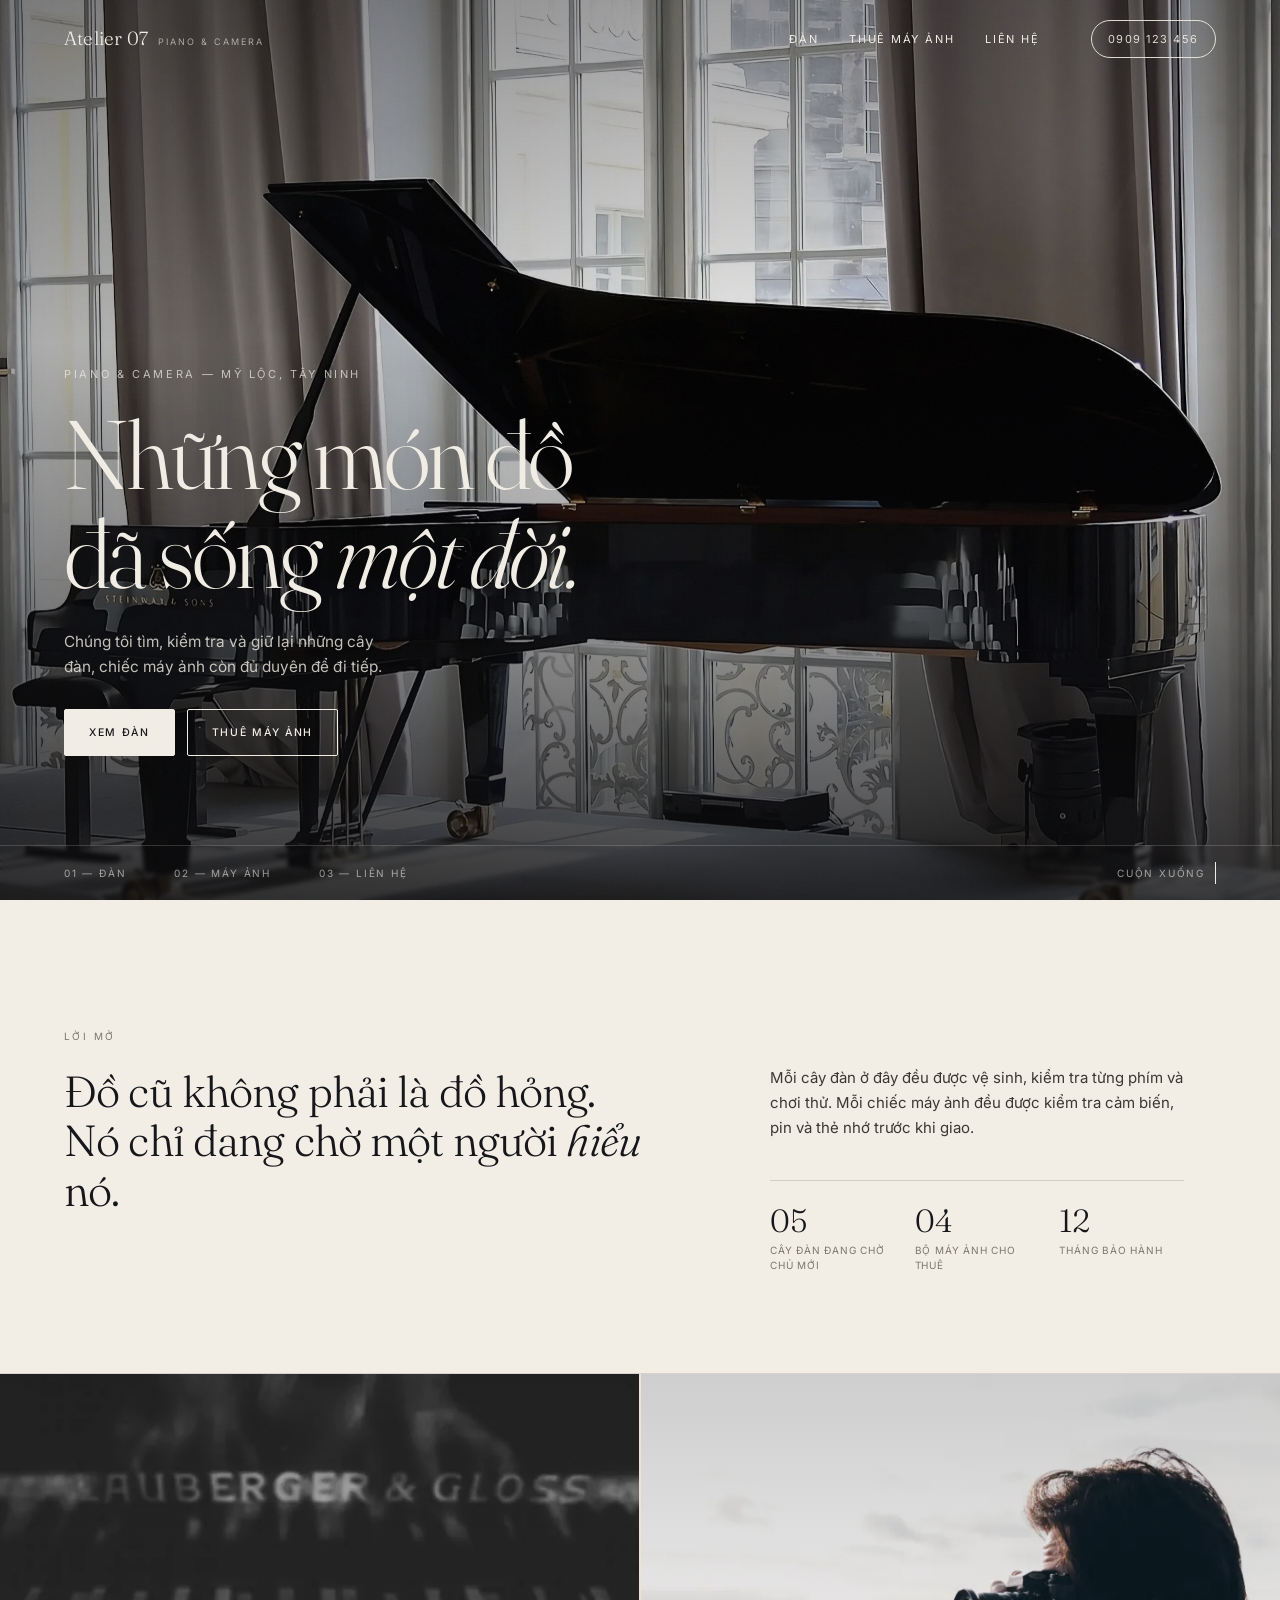
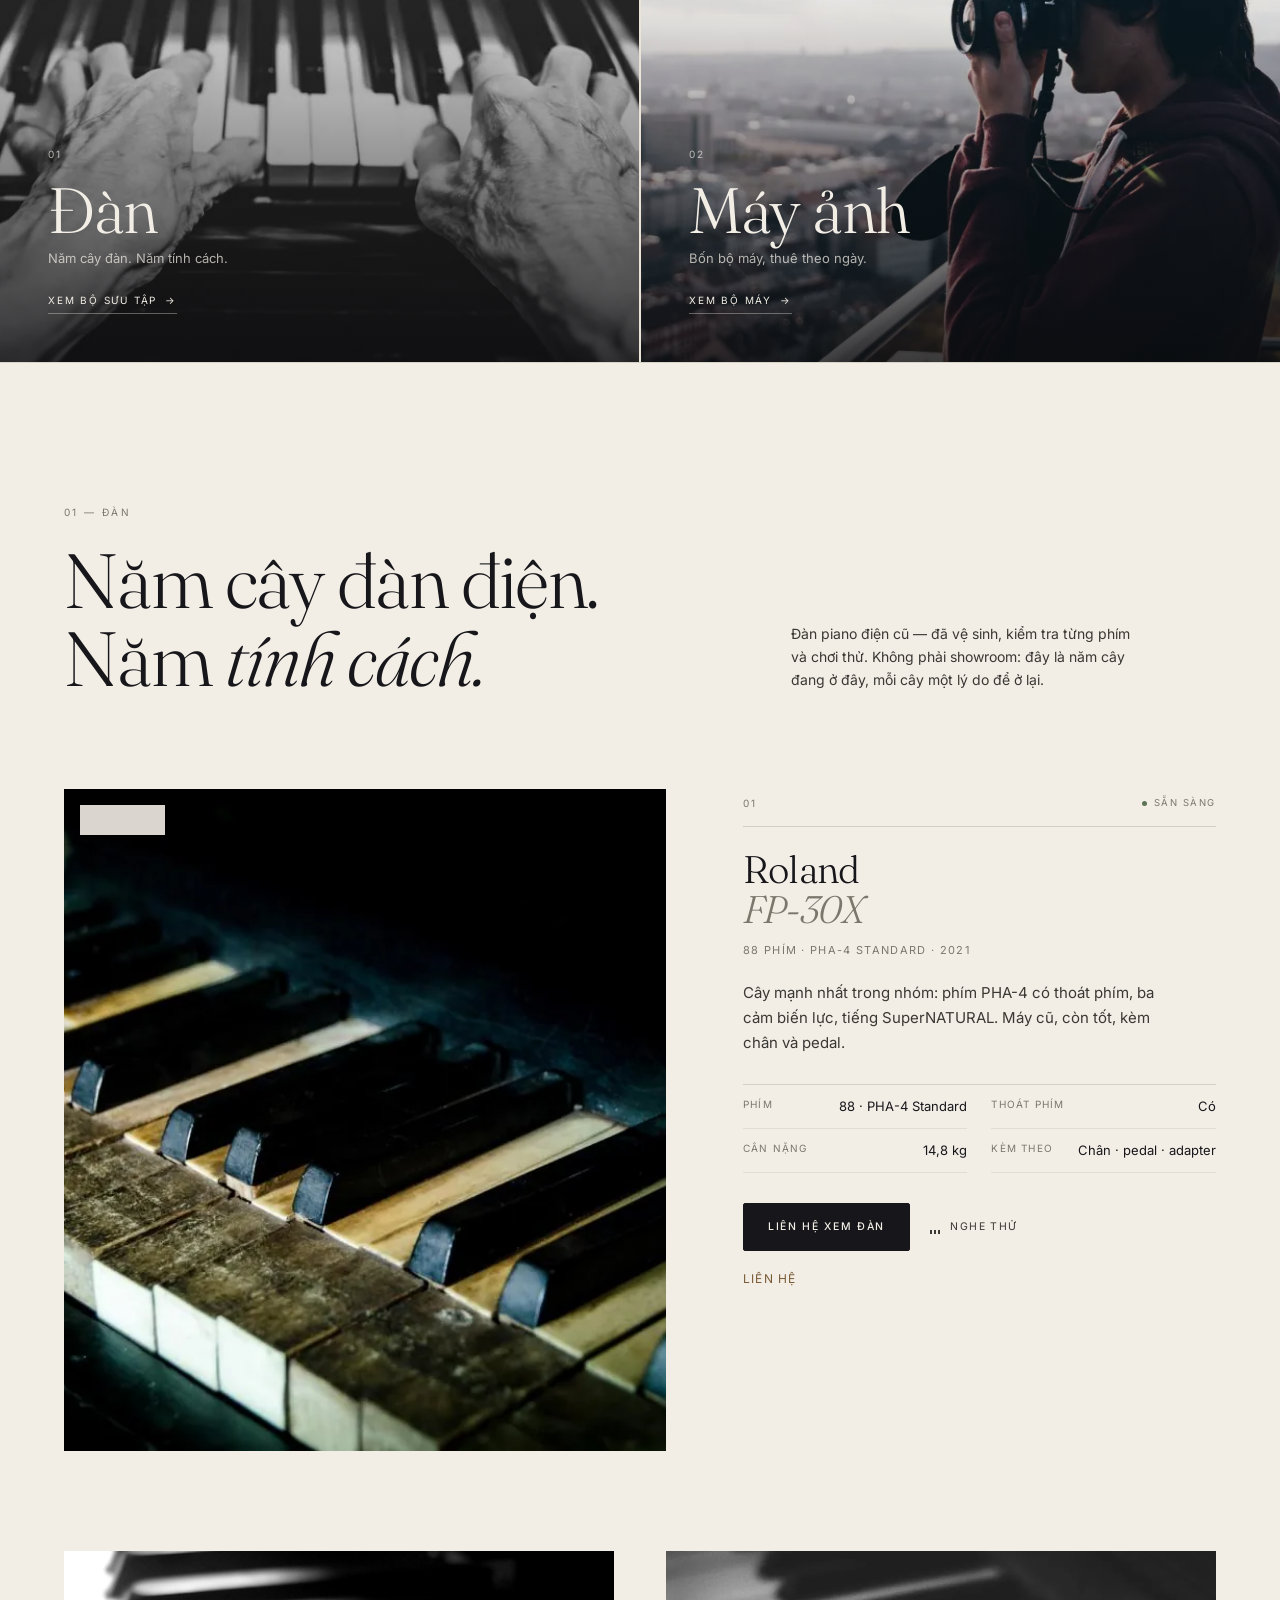
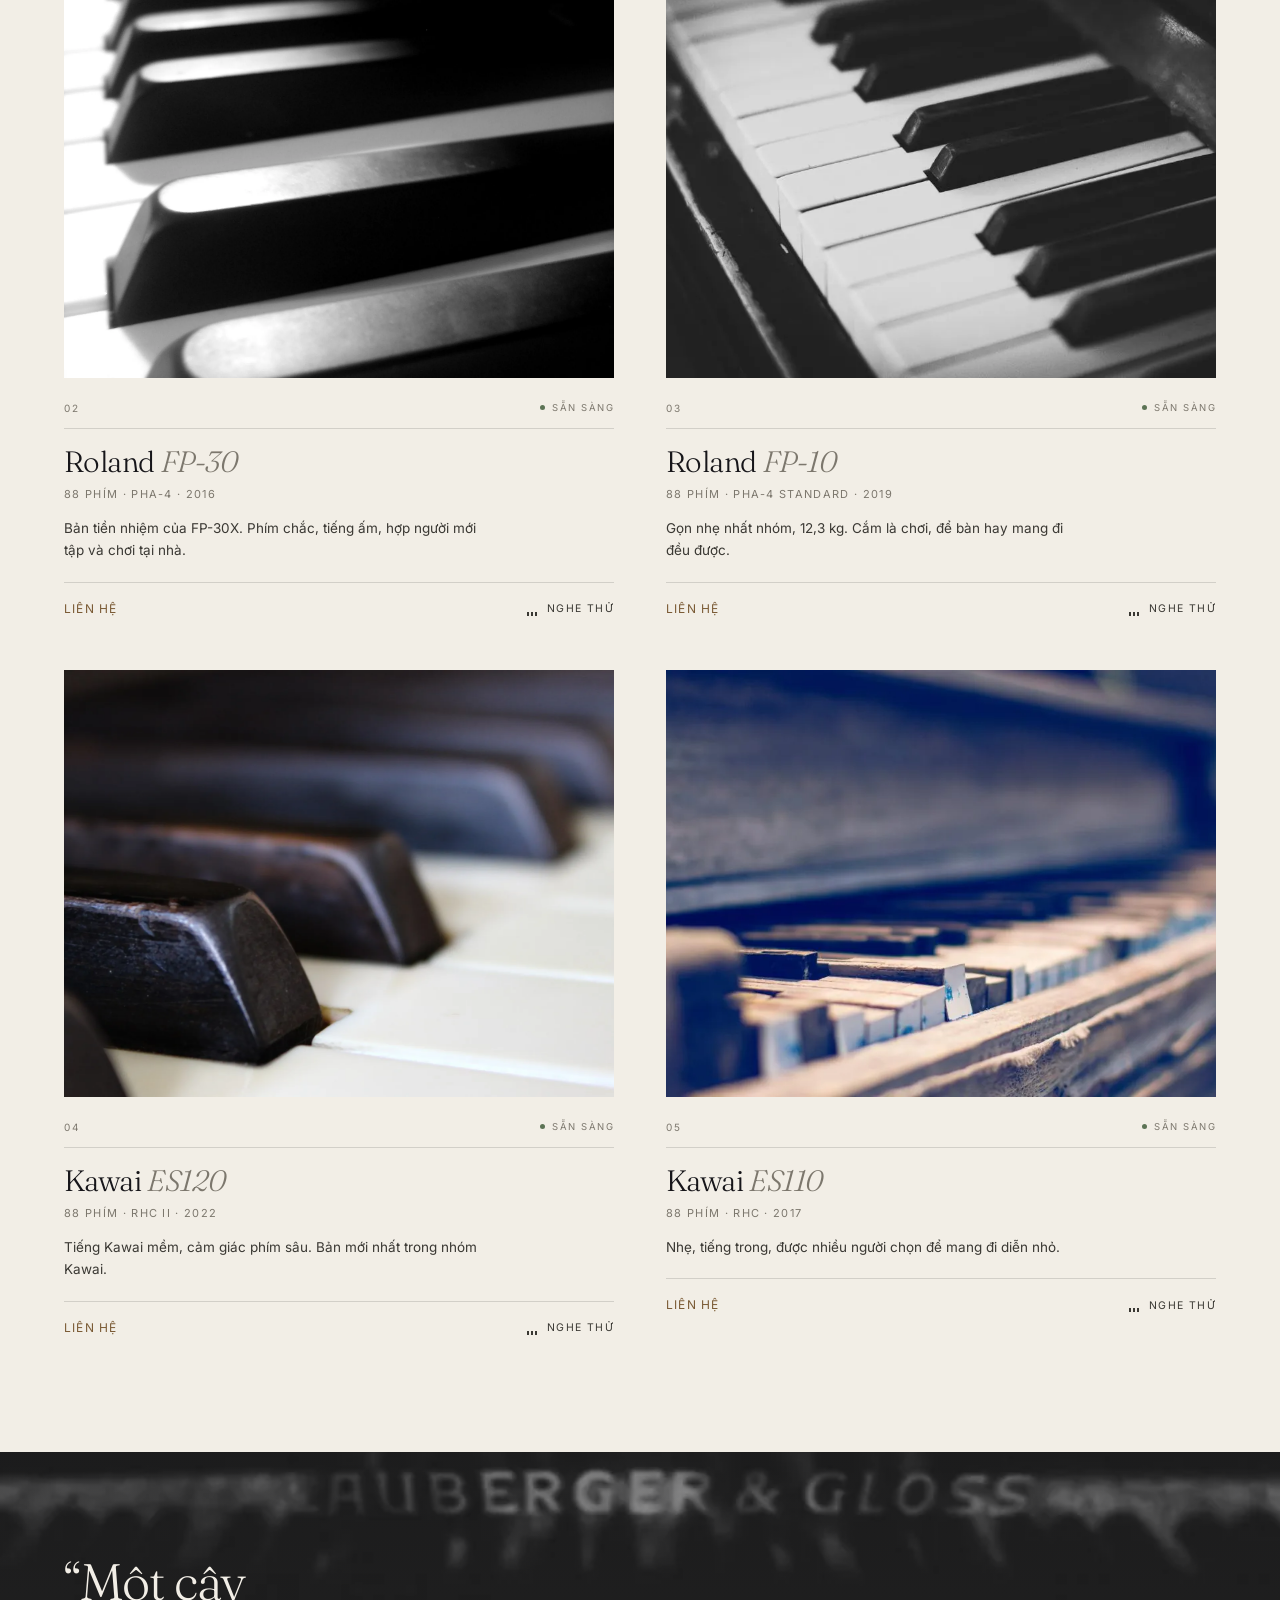
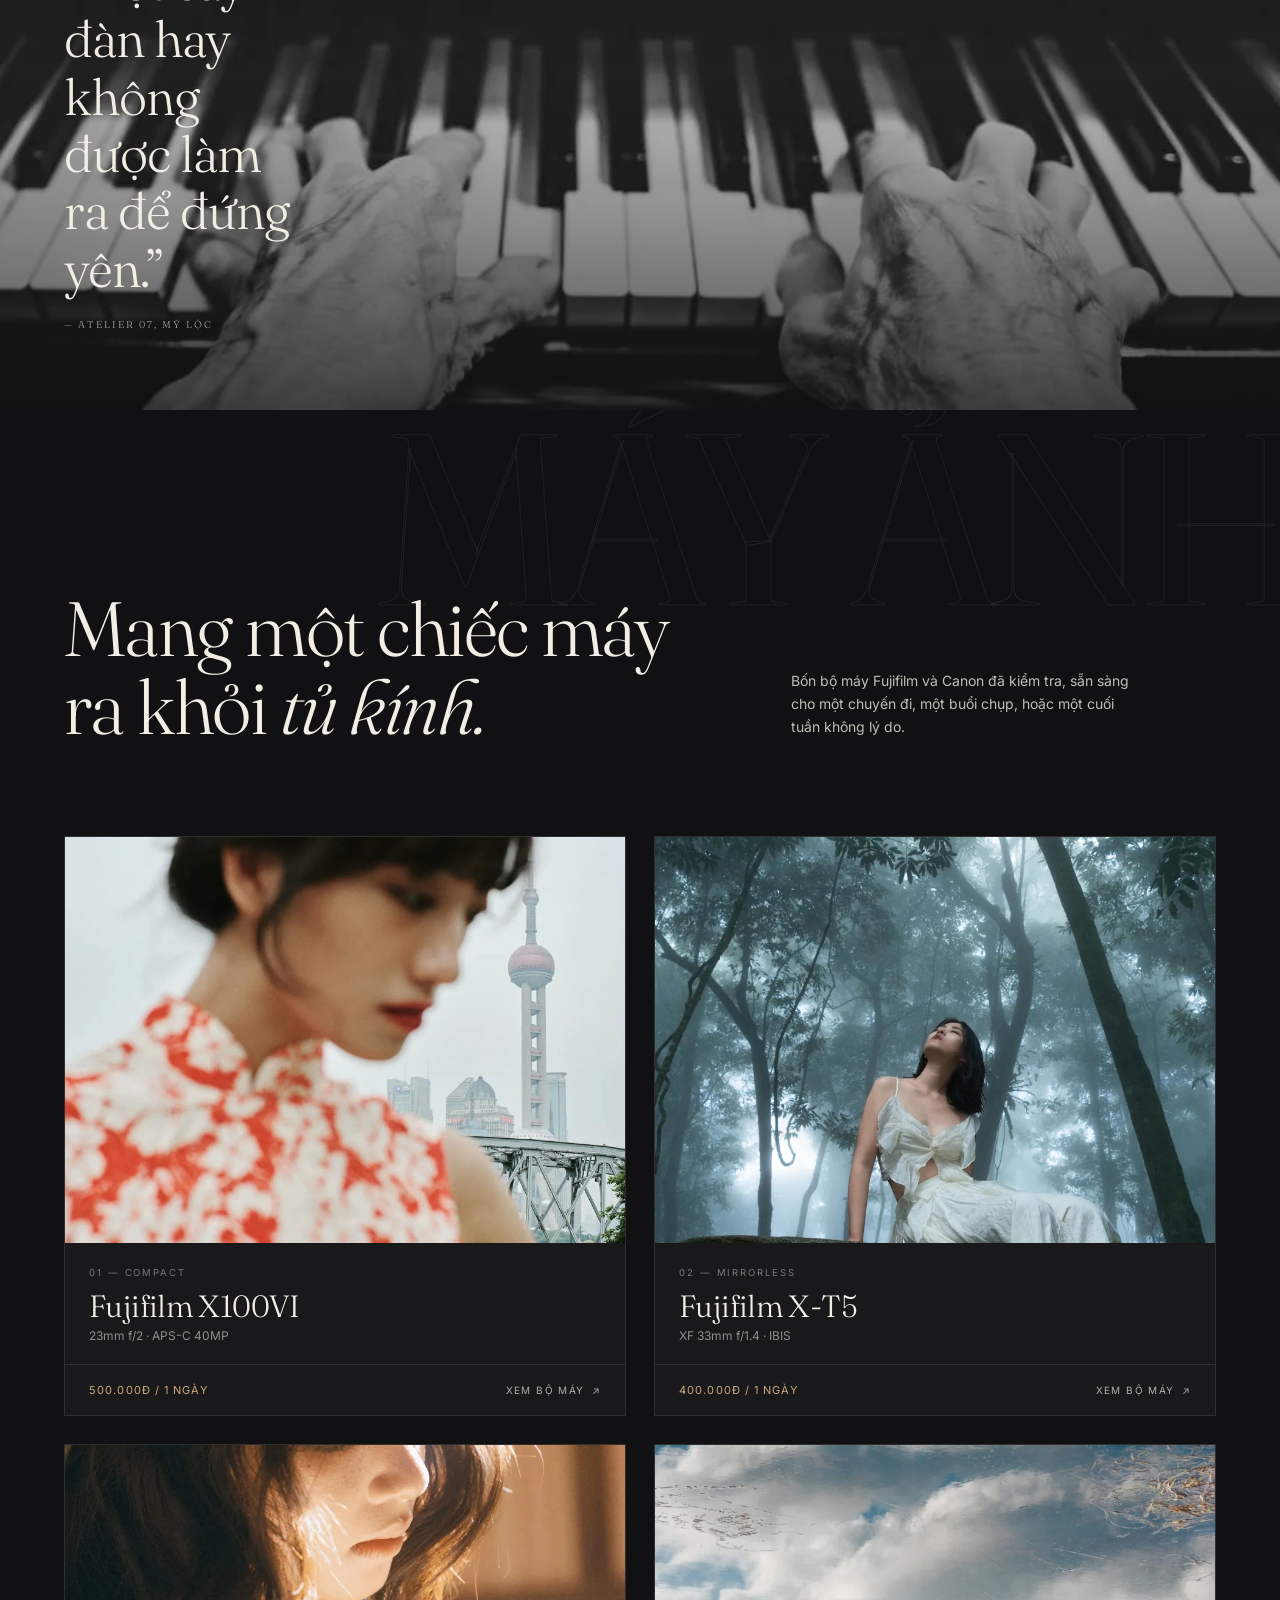
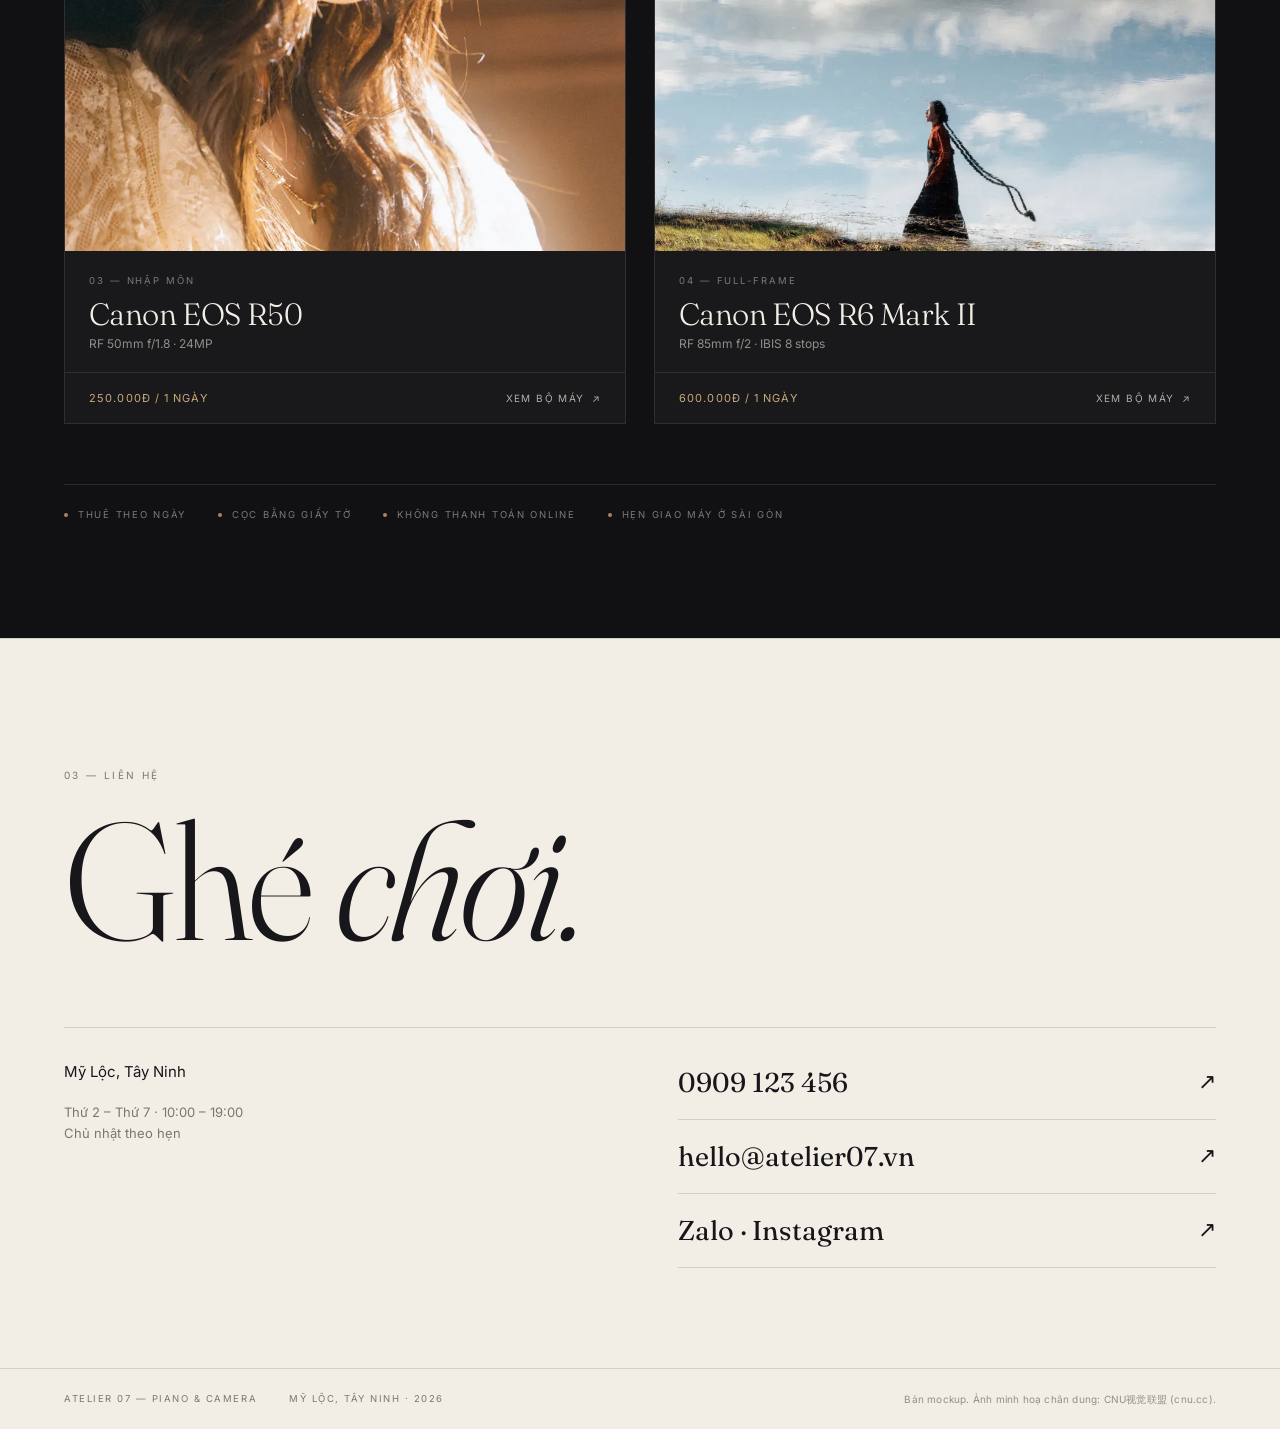
==== commit 31f41905: "Optimize images: convert JPG to WebP (-70% size)" ====
--- a/index.html
+++ b/index.html
@@ -45,7 +45,7 @@
 
   <section class="hero">
     <div class="hero-media">
-      <img src="assets/hero-steinway.jpg" alt="Đàn grand piano trong ánh sáng cửa sổ" fetchpriority="high">
+      <img src="assets/hero-steinway.webp" alt="Đàn grand piano trong ánh sáng cửa sổ" fetchpriority="high">
     </div>
     <div class="hero-shade"></div>
     <div class="hero-inner">
@@ -85,7 +85,7 @@
   <section class="doors">
     <a class="door reveal" href="#piano">
       <div class="media">
-        <img src="assets/piano-hands.jpg" alt="Đôi tay chơi đàn trên phím đàn đen trắng" loading="lazy">
+        <img src="assets/piano-hands.webp" alt="Đôi tay chơi đàn trên phím đàn đen trắng" loading="lazy">
       </div>
       <div class="door-shade"></div>
       <div class="door-text">
@@ -97,7 +97,7 @@
     </a>
     <a class="door reveal" href="thue-may-anh.html">
       <div class="media">
-        <img src="assets/cam-street.jpg" alt="Người chụp ảnh thành phố bằng máy ảnh" loading="lazy">
+        <img src="assets/cam-street.webp" alt="Người chụp ảnh thành phố bằng máy ảnh" loading="lazy">
       </div>
       <div class="door-shade"></div>
       <div class="door-text">
@@ -119,7 +119,7 @@
 
       <article class="feature reveal">
         <div class="feature-media media">
-          <img src="assets/piano-keys-1.jpg" alt="Phím đàn piano dưới ánh sáng tối" loading="lazy">
+          <img src="assets/piano-keys-1.webp" alt="Phím đàn piano dưới ánh sáng tối" loading="lazy">
           <span class="media-tag">Đang bán</span>
         </div>
         <div class="feature-info">
@@ -150,7 +150,7 @@
       <div class="piano-grid">
         <article class="p-card reveal">
           <div class="media p-card-media">
-            <img src="assets/piano-keys-4.jpg" alt="Phím đàn piano đen trắng cận cảnh" loading="lazy">
+            <img src="assets/piano-keys-4.webp" alt="Phím đàn piano đen trắng cận cảnh" loading="lazy">
           </div>
           <div class="p-card-info">
             <div class="feature-top">
@@ -172,7 +172,7 @@
 
         <article class="p-card reveal">
           <div class="media p-card-media">
-            <img src="assets/piano-keys-2.jpg" alt="Phím đàn piano đen trắng" loading="lazy">
+            <img src="assets/piano-keys-2.webp" alt="Phím đàn piano đen trắng" loading="lazy">
           </div>
           <div class="p-card-info">
             <div class="feature-top">
@@ -194,7 +194,7 @@
 
         <article class="p-card reveal">
           <div class="media p-card-media">
-            <img src="assets/piano-keys-5.jpg" alt="Phím đàn piano cận cảnh" loading="lazy">
+            <img src="assets/piano-keys-5.webp" alt="Phím đàn piano cận cảnh" loading="lazy">
           </div>
           <div class="p-card-info">
             <div class="feature-top">
@@ -216,7 +216,7 @@
 
         <article class="p-card reveal">
           <div class="media p-card-media">
-            <img src="assets/piano-keys-3.jpg" alt="Phím đàn piano mờ ảo" loading="lazy">
+            <img src="assets/piano-keys-3.webp" alt="Phím đàn piano mờ ảo" loading="lazy">
           </div>
           <div class="p-card-info">
             <div class="feature-top">
@@ -241,7 +241,7 @@
 
   <section class="quote-band">
     <div class="quote-media">
-      <img src="assets/piano-hands.jpg" alt="Đôi tay trên phím đàn" loading="lazy">
+      <img src="assets/piano-hands.webp" alt="Đôi tay trên phím đàn" loading="lazy">
     </div>
     <div class="quote-shade"></div>
     <blockquote class="reveal">
@@ -261,7 +261,7 @@
 
       <div class="kit-grid">
         <a class="kit-card reveal" href="thue-may-anh.html?kit=x100vi">
-          <div class="media"><img src="assets/cam/x100vi-1.jpg" alt="Fujifilm X100VI" loading="lazy"></div>
+          <div class="media"><img src="assets/cam/x100vi-1.webp" alt="Fujifilm X100VI" loading="lazy"></div>
           <div class="kit-shade"></div>
           <div class="kit-text">
             <span class="kit-index">01 — Compact</span>
@@ -275,7 +275,7 @@
         </a>
 
         <a class="kit-card reveal" href="thue-may-anh.html?kit=xt5">
-          <div class="media"><img src="assets/cam/xt5-1.jpg" alt="Fujifilm X-T5" loading="lazy"></div>
+          <div class="media"><img src="assets/cam/xt5-1.webp" alt="Fujifilm X-T5" loading="lazy"></div>
           <div class="kit-shade"></div>
           <div class="kit-text">
             <span class="kit-index">02 — Mirrorless</span>
@@ -289,7 +289,7 @@
         </a>
 
         <a class="kit-card reveal" href="thue-may-anh.html?kit=r50">
-          <div class="media"><img src="assets/cam/r50-1.jpg" alt="Canon EOS R50" loading="lazy"></div>
+          <div class="media"><img src="assets/cam/r50-1.webp" alt="Canon EOS R50" loading="lazy"></div>
           <div class="kit-shade"></div>
           <div class="kit-text">
             <span class="kit-index">03 — Nhập môn</span>
@@ -303,7 +303,7 @@
         </a>
 
         <a class="kit-card reveal" href="thue-may-anh.html?kit=r6m2">
-          <div class="media"><img src="assets/cam/r6m2-1.jpg" alt="Canon EOS R6 Mark II" loading="lazy"></div>
+          <div class="media"><img src="assets/cam/r6m2-1.webp" alt="Canon EOS R6 Mark II" loading="lazy"></div>
           <div class="kit-shade"></div>
           <div class="kit-text">
             <span class="kit-index">04 — Full-frame</span>
